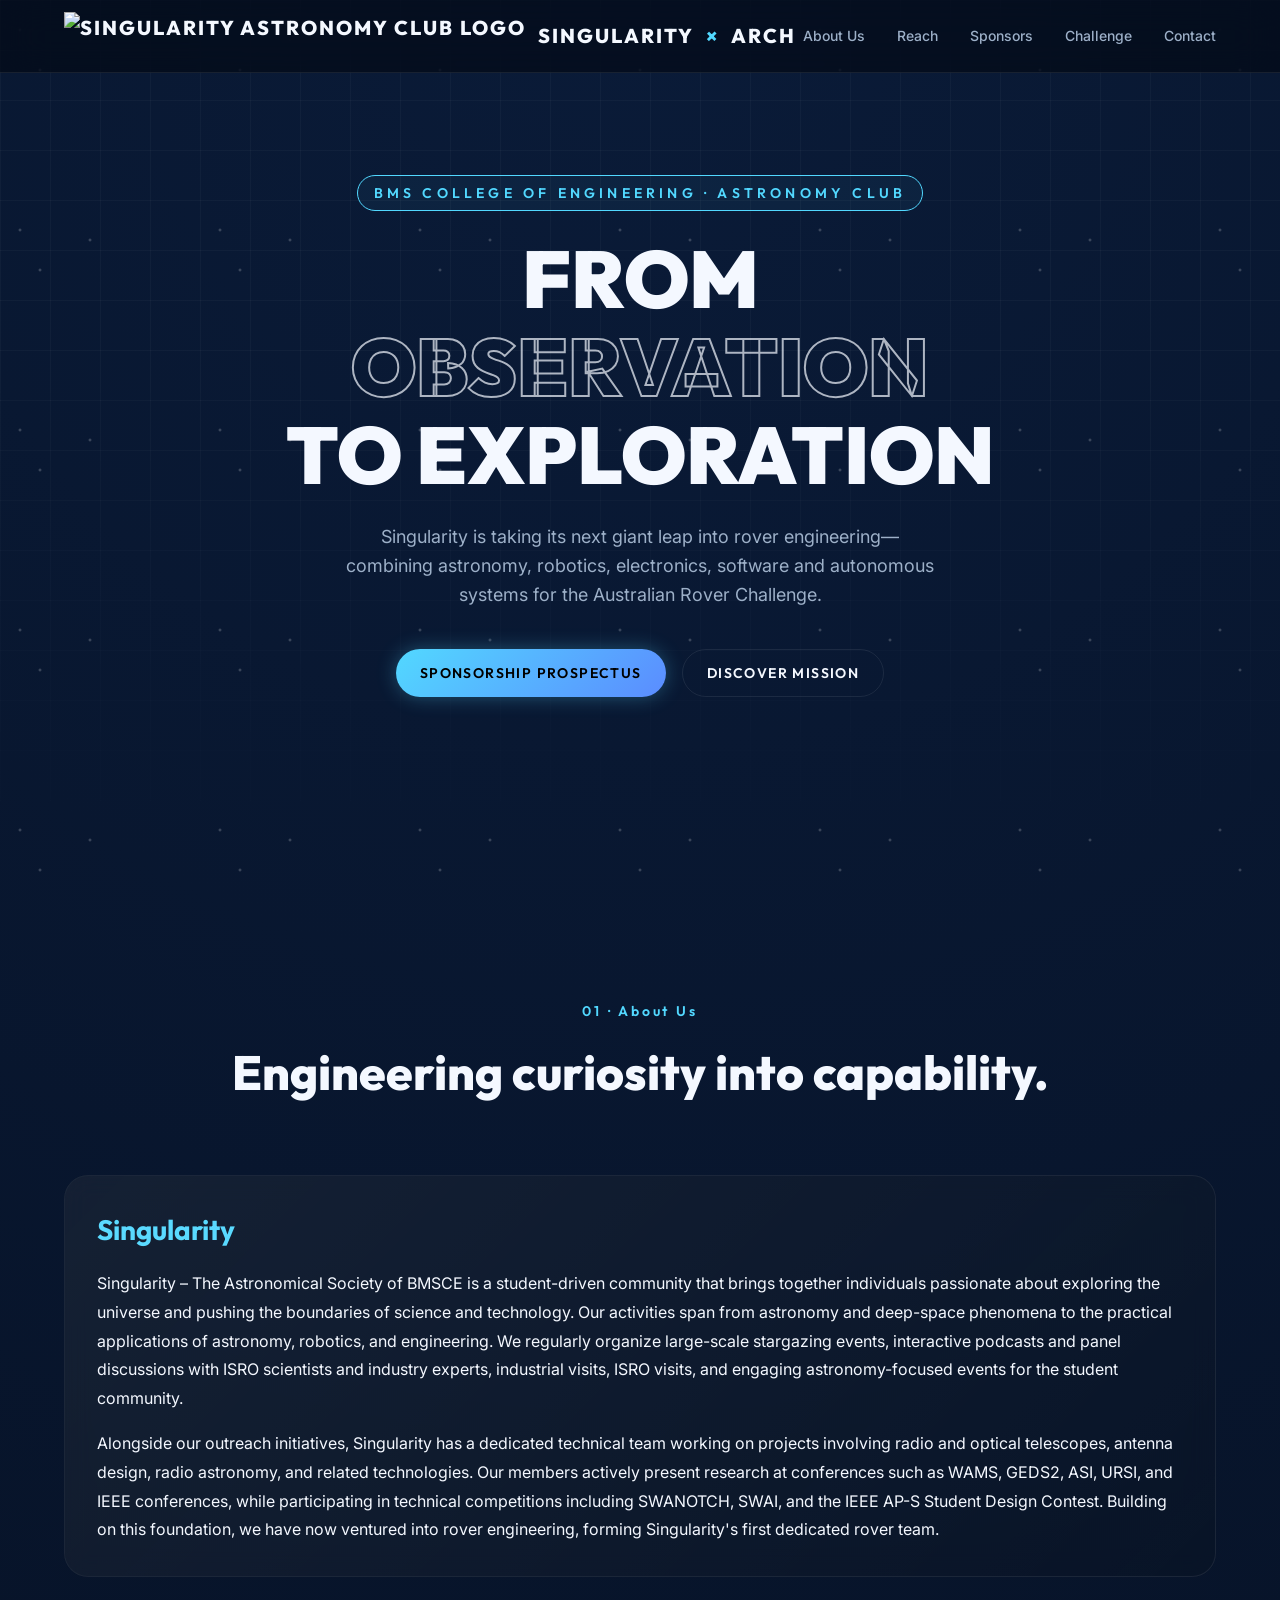
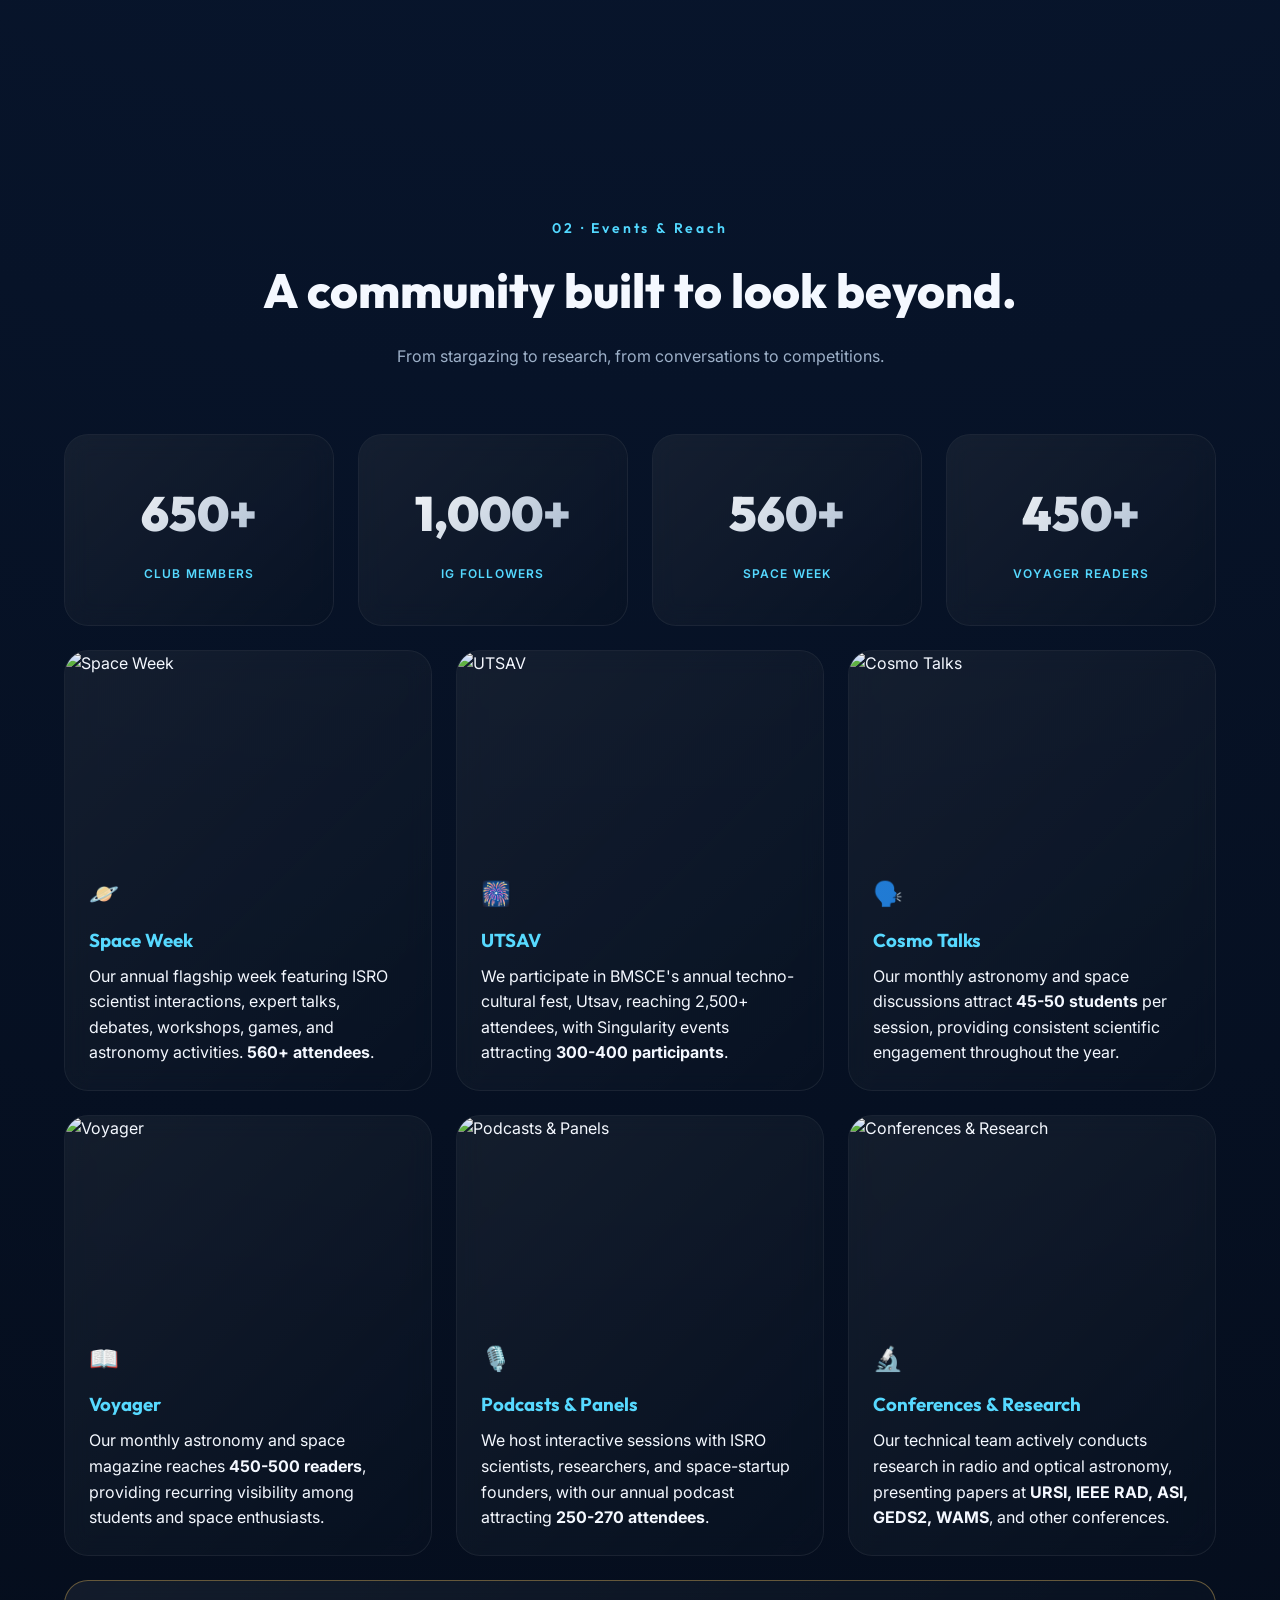
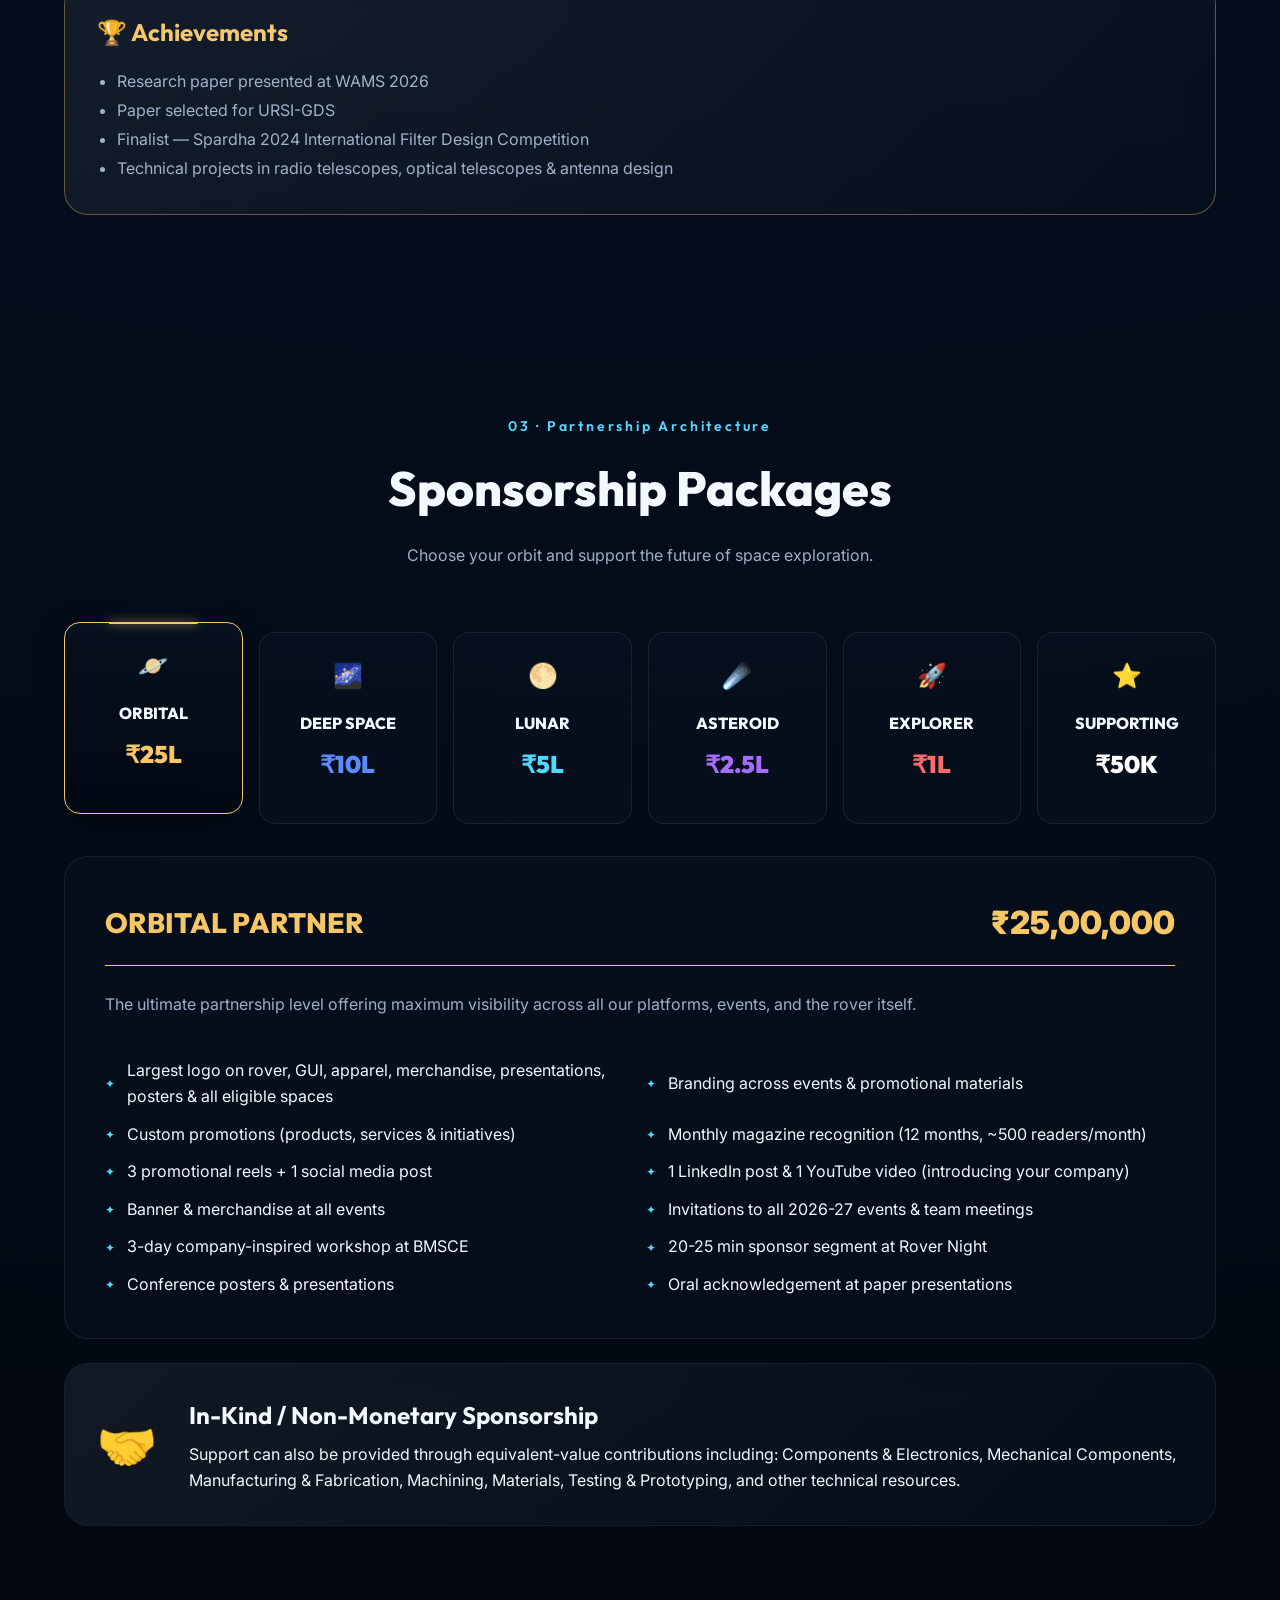
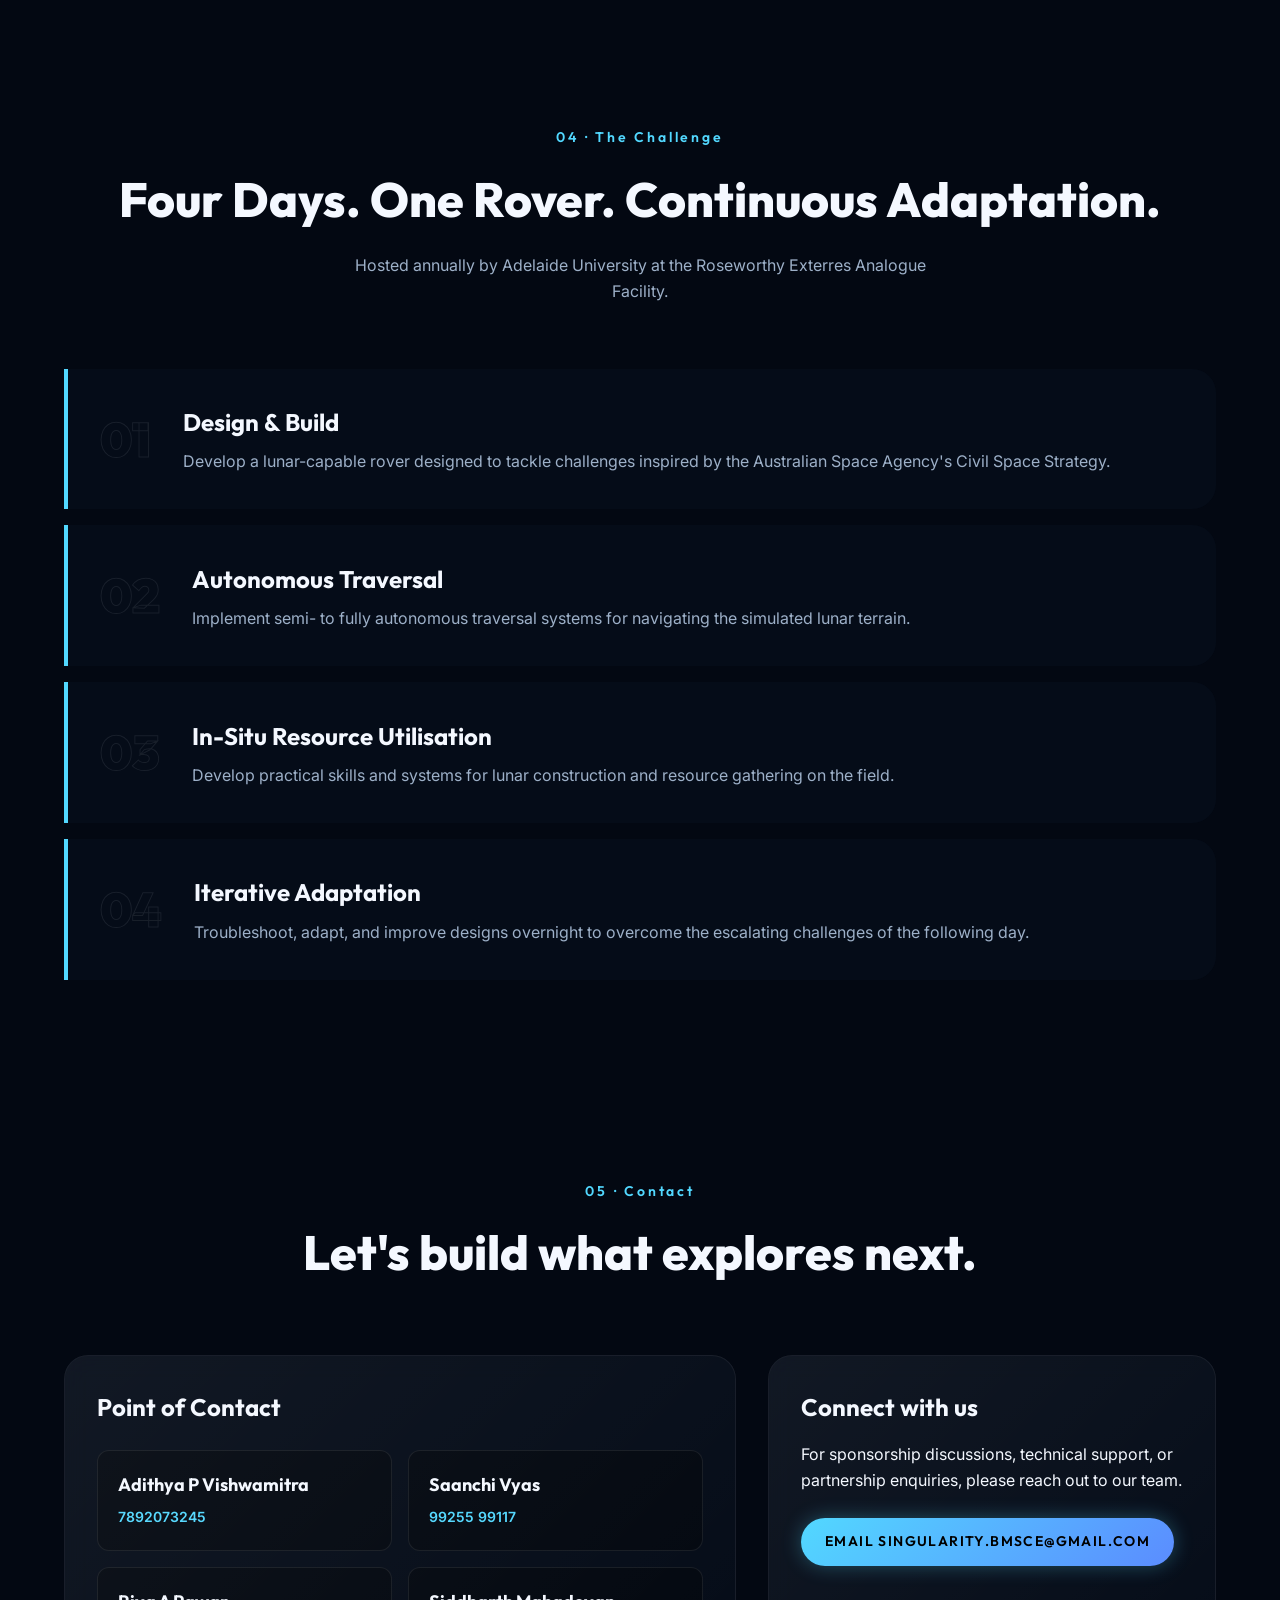
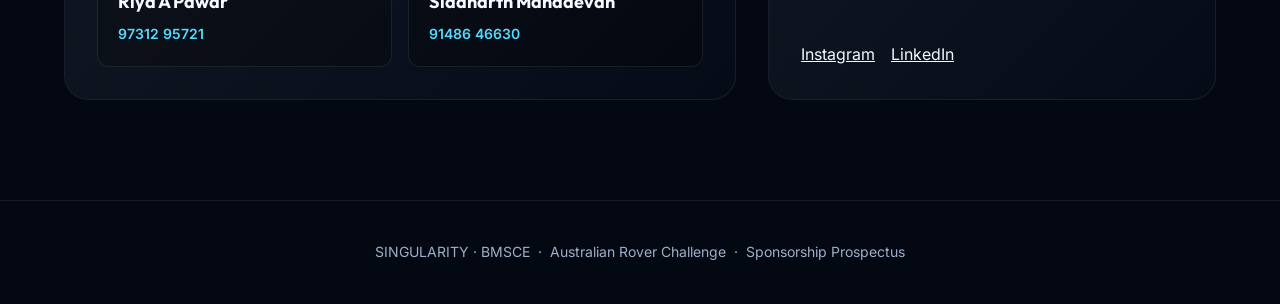
==== index.html @ 46074783 "Rename singularity.html to index.html" ====
<!doctype html>
<html lang="en">
<head>
<meta charset="utf-8">
<meta name="viewport" content="width=device-width,initial-scale=1">
<title>Singularity × Australian Rover Challenge</title>
<link rel="preconnect" href="https://fonts.googleapis.com">
<link rel="preconnect" href="https://fonts.gstatic.com" crossorigin>
<link href="https://fonts.googleapis.com/css2?family=Outfit:wght@300;400;600;800;900&family=Inter:wght@300;400;500;600&display=swap" rel="stylesheet">
<style>
:root {
  --bg: #030812;
  --bg-gradient: radial-gradient(circle at 50% 0%, #0a1b38 0%, #030812 70%);
  --text: #f4f8ff;
  --muted: #9db0c8;
  --cyan: #52d8ff;
  --blue: #5b8cff;
  --violet: #a66cff;
  --gold: #f6c667;
  --red: #ff6b6b;
  --white: #ffffff;
  --line: rgba(255, 255, 255, 0.08);
  --glass: rgba(10, 20, 35, 0.4);
  --max: 1200px;
}
* { box-sizing: border-box; margin: 0; padding: 0; }
html { scroll-behavior: smooth; }
body { 
  background: var(--bg-gradient); 
  background-color: var(--bg);
  color: var(--text); 
  font-family: 'Inter', sans-serif; 
  line-height: 1.6;
  overflow-x: hidden;
}

/* Star background and grid */
body::before {
  content: "";
  position: fixed;
  inset: 0;
  pointer-events: none;
  background-image: 
    linear-gradient(rgba(255, 255, 255, 0.03) 1px, transparent 1px),
    linear-gradient(90deg, rgba(255, 255, 255, 0.03) 1px, transparent 1px);
  background-size: 50px 50px;
  z-index: -1;
  mask-image: linear-gradient(to bottom, black 40%, transparent 100%);
}
body::after {
  content: "";
  position: fixed;
  inset: 0;
  pointer-events: none;
  background: radial-gradient(2px 2px at 20px 30px, #ffffff, rgba(0,0,0,0)),
              radial-gradient(2px 2px at 40px 70px, #ffffff, rgba(0,0,0,0)),
              radial-gradient(2px 2px at 90px 40px, #ffffff, rgba(0,0,0,0));
  background-repeat: repeat;
  background-size: 200px 200px;
  opacity: 0.3;
  z-index: -2;
  animation: stars 100s linear infinite;
}
@keyframes stars {
  from { background-position: 0 0; }
  to { background-position: -1000px 1000px; }
}

h1, h2, h3, h4, .brand, .eyebrow {
  font-family: 'Outfit', sans-serif;
}
a { color: inherit; text-decoration: none; }
.wrap { max-width: var(--max); margin: 0 auto; padding: 0 24px; }

/* Navigation */
nav {
  position: fixed;
  top: 0; width: 100%; z-index: 50;
  background: rgba(3, 8, 18, 0.6);
  backdrop-filter: blur(20px);
  -webkit-backdrop-filter: blur(20px);
  border-bottom: 1px solid var(--line);
}
.nav { display: flex; align-items: center; justify-content: space-between; height: 72px; }
.brand { font-size: 20px; font-weight: 800; letter-spacing: 0.1em; text-transform: uppercase; }
.brand span { color: var(--cyan); }
.links { display: flex; gap: 32px; font-size: 14px; font-weight: 500; color: var(--muted); }
.links a { transition: color 0.3s ease; }
.links a:hover { color: var(--text); text-shadow: 0 0 10px rgba(255,255,255,0.3); }

/* Buttons */
.btn {
  display: inline-flex; align-items: center; justify-content: center;
  height: 48px; padding: 0 24px;
  border-radius: 24px; font-size: 14px; font-weight: 600; font-family: 'Outfit', sans-serif;
  text-transform: uppercase; letter-spacing: 0.1em;
  cursor: pointer; transition: all 0.3s ease;
  position: relative; overflow: hidden;
}
.btn::before {
  content: ''; position: absolute; top: 0; left: -100%; width: 100%; height: 100%;
  background: linear-gradient(90deg, transparent, rgba(255,255,255,0.2), transparent);
  transition: all 0.5s ease;
}
.btn:hover::before { left: 100%; }
.btn-primary {
  background: linear-gradient(135deg, var(--cyan), var(--blue));
  color: #000; border: none;
  box-shadow: 0 0 20px rgba(82, 216, 255, 0.3);
}
.btn-primary:hover { box-shadow: 0 0 30px rgba(82, 216, 255, 0.6); transform: translateY(-2px); }
.btn-outline {
  background: transparent; border: 1px solid var(--line); color: var(--text);
}
.btn-outline:hover { border-color: var(--cyan); color: var(--cyan); background: rgba(82, 216, 255, 0.05); }

/* Hero Section */
.hero { min-height: 100vh; display: flex; align-items: center; padding-top: 72px; position: relative; }
.hero-content { position: relative; z-index: 2; max-width: 800px; margin: 0 auto; text-align: center; }
.hero .eyebrow {
  display: inline-block; color: var(--cyan); font-size: 14px; font-weight: 600; letter-spacing: 0.3em;
  margin-bottom: 24px; padding: 6px 16px; border: 1px solid var(--cyan); border-radius: 20px;
  background: rgba(82, 216, 255, 0.05); text-transform: uppercase;
}
.hero h1 {
  font-size: clamp(40px, 8vw, 80px); line-height: 1.1; font-weight: 900; margin-bottom: 24px; text-transform: uppercase;
}
.hero h1 em {
  font-style: normal; color: transparent; -webkit-text-stroke: 2px var(--text); opacity: 0.7;
}
.hero p { font-size: 18px; color: var(--muted); max-width: 600px; margin: 0 auto 40px; }
.hero .actions { display: flex; gap: 16px; justify-content: center; }

/* Sections */
section { padding: 100px 0; position: relative; }
.section-head { text-align: center; margin-bottom: 64px; }
.section-head .eyebrow { color: var(--cyan); font-size: 14px; font-weight: 600; letter-spacing: 0.2em; margin-bottom: 12px; }
.section-head h2 { font-size: clamp(32px, 5vw, 48px); font-weight: 800; }
.section-head p { color: var(--muted); max-width: 600px; margin: 16px auto 0; }

/* Glassmorphism Cards */
.card {
  background: var(--glass);
  backdrop-filter: blur(12px);
  -webkit-backdrop-filter: blur(12px);
  border: 1px solid var(--line);
  border-radius: 24px;
  padding: 32px;
  transition: all 0.3s ease;
  position: relative;
  overflow: hidden;
}
.card:hover {
  transform: translateY(-5px);
  border-color: rgba(255, 255, 255, 0.2);
  box-shadow: 0 10px 30px rgba(0, 0, 0, 0.5);
}
.card::before {
  content: ''; position: absolute; top: 0; left: 0; width: 100%; height: 100%;
  background: linear-gradient(135deg, rgba(255,255,255,0.05) 0%, transparent 100%);
  pointer-events: none;
}

/* Grid Layouts */
.grid-2 { display: grid; grid-template-columns: repeat(2, 1fr); gap: 32px; }
.grid-3 { display: grid; grid-template-columns: repeat(3, 1fr); gap: 24px; }
.grid-4 { display: grid; grid-template-columns: repeat(4, 1fr); gap: 24px; }

/* About */
.about .card h3 { font-size: 24px; margin-bottom: 16px; color: var(--cyan); }

/* Reach Stats */
.stat-card { text-align: center; padding: 40px 24px; }
.stat-card b { 
  display: block; font-size: 48px; font-family: 'Outfit', sans-serif; font-weight: 900; 
  background: linear-gradient(135deg, #fff, var(--muted)); -webkit-background-clip: text; -webkit-text-fill-color: transparent;
  margin-bottom: 8px;
}
.stat-card span { font-size: 12px; font-weight: 600; letter-spacing: 0.1em; text-transform: uppercase; color: var(--cyan); }

/* Packages */
.packages { display: grid; grid-template-columns: repeat(6, 1fr); gap: 16px; margin-bottom: 32px; }
.package {
  background: var(--glass); border: 1px solid var(--line); border-radius: 16px; padding: 24px 16px;
  text-align: center; cursor: pointer; transition: all 0.4s cubic-bezier(0.175, 0.885, 0.32, 1.275);
  position: relative;
}
/* Package Colors */
.package[data-tier="orbital"] { --pkg-color: var(--gold); }
.package[data-tier="deepspace"] { --pkg-color: var(--blue); }
.package[data-tier="lunar"] { --pkg-color: var(--cyan); }
.package[data-tier="asteroid"] { --pkg-color: var(--violet); }
.package[data-tier="explorer"] { --pkg-color: var(--red); }
.package[data-tier="supporting"] { --pkg-color: var(--white); }

.package:hover, .package.active {
  border-color: var(--pkg-color);
  background: linear-gradient(180deg, rgba(10, 20, 35, 0.6) 0%, rgba(3, 8, 18, 0.8) 100%);
  transform: translateY(-10px);
  box-shadow: 0 10px 30px rgba(0, 0, 0, 0.3), inset 0 2px 20px rgba(255,255,255,0.02);
}
.package::after {
  content: ''; position: absolute; top: -1px; left: 50%; transform: translateX(-50%);
  width: 50%; height: 2px; background: var(--pkg-color); border-radius: 2px;
  opacity: 0; transition: opacity 0.3s ease;
  box-shadow: 0 0 10px var(--pkg-color);
}
.package:hover::after, .package.active::after { opacity: 1; }

.package .icon { font-size: 24px; margin-bottom: 16px; color: var(--pkg-color); }
.package h3 { font-size: 16px; font-weight: 800; text-transform: uppercase; margin-bottom: 8px; }
.package .price { font-size: 24px; font-family: 'Outfit', sans-serif; font-weight: 900; color: var(--pkg-color); margin-bottom: 16px; }

.package-detail {
  background: var(--glass); backdrop-filter: blur(12px); border: 1px solid var(--line); border-radius: 24px; padding: 40px;
  display: flex; flex-direction: column; gap: 24px; min-height: 200px;
}
.detail-header { display: flex; justify-content: space-between; align-items: center; border-bottom: 1px solid var(--line); padding-bottom: 16px; }
.detail-header h3 { font-size: 28px; }
.detail-header .price { font-size: 32px; font-weight: 900; }
.detail-content { font-size: 16px; color: var(--muted); line-height: 1.8; }
.detail-features { display: grid; grid-template-columns: repeat(2, 1fr); gap: 12px; margin-top: 16px; }
.detail-features li { list-style: none; display: flex; align-items: center; gap: 12px; }
.detail-features li::before { content: '✦'; color: var(--cyan); font-size: 12px; }

/* Timeline */
.timeline { display: flex; flex-direction: column; gap: 16px; }
.step {
  display: flex; align-items: center; gap: 32px; padding: 32px;
  background: var(--glass); border-left: 4px solid var(--cyan); border-radius: 0 24px 24px 0;
  transition: transform 0.3s ease;
}
.step:hover { transform: translateX(10px); background: rgba(255,255,255,0.05); }
.step .num { font-size: 48px; font-weight: 900; font-family: 'Outfit'; color: transparent; -webkit-text-stroke: 1px var(--line); }
.step:hover .num { color: var(--cyan); -webkit-text-stroke: 0; }
.step-content h3 { font-size: 24px; margin-bottom: 8px; }
.step-content p { color: var(--muted); margin: 0; }

/* Contact */
.contact-grid { display: grid; grid-template-columns: 1.5fr 1fr; gap: 32px; }
.poc-list { display: grid; grid-template-columns: repeat(2, 1fr); gap: 16px; }
.poc-card { background: rgba(0,0,0,0.3); border: 1px solid var(--line); border-radius: 12px; padding: 20px; }
.poc-card strong { display: block; font-family: 'Outfit'; font-size: 18px; margin-bottom: 4px; }
.poc-card small { color: var(--cyan); font-weight: 600; font-size: 14px; }

/* Footer */
footer { border-top: 1px solid var(--line); padding: 40px 0; text-align: center; color: var(--muted); font-size: 14px; }

/* Animations */
.fade-in-up { opacity: 0; transform: translateY(30px); transition: opacity 0.8s ease, transform 0.8s ease; }
.fade-in-up.visible { opacity: 1; transform: translateY(0); }

/* Responsive */
@media (max-width: 1024px) {
  .packages { grid-template-columns: repeat(3, 1fr); }
  .grid-4 { grid-template-columns: repeat(2, 1fr); }
}
@media (max-width: 768px) {
  .nav .links { display: none; }
  .hero h1 { font-size: 48px; }
  .grid-2, .grid-3, .contact-grid { grid-template-columns: 1fr; }
  .poc-list { grid-template-columns: 1fr; }
  .detail-features { grid-template-columns: 1fr; }
  .step { flex-direction: column; align-items: flex-start; gap: 16px; }
}
</style>
</head>
<body>

<nav>
  <div class="wrap nav">
    <a href="#top" class="brand" style="display: flex; align-items: center; gap: 12px;">
      <img src="images/page1_img3.png" alt="Singularity Astronomy Club Logo" style="height: 48px; width: auto; object-fit: contain;">
      Singularity <span>×</span> ARCh
    </a>
    <div class="links">
      <a href="#about">About Us</a>
      <a href="#reach">Reach</a>
      <a href="#sponsors">Sponsors</a>
      <a href="#challenge">Challenge</a>
      <a href="#contact">Contact</a>
    </div>
  </div>
</nav>

<main id="top">
  <section class="hero">
    <div class="wrap hero-content fade-in-up">
      <div class="eyebrow">BMS College of Engineering · Astronomy Club</div>
      <h1>From <em>Observation</em><br>To Exploration</h1>
      <p>Singularity is taking its next giant leap into rover engineering—combining astronomy, robotics, electronics, software and autonomous systems for the Australian Rover Challenge.</p>
      <div class="actions">
        <a href="#sponsors" class="btn btn-primary">Sponsorship Prospectus</a>
        <a href="#about" class="btn btn-outline">Discover Mission</a>
      </div>
    </div>
  </section>

  <section id="about">
    <div class="wrap">
      <div class="section-head fade-in-up">
        <div class="eyebrow">01 · About Us</div>
        <h2>Engineering curiosity into capability.</h2>
      </div>
      <div class="card fade-in-up" style="margin-bottom: 40px;">
        <h3 style="font-size: 28px; margin-bottom: 16px; color: var(--cyan);">Singularity</h3>
        <p class="muted" style="font-size: 16px; line-height: 1.8;">
          Singularity – The Astronomical Society of BMSCE is a student-driven community that brings together individuals passionate about exploring the universe and pushing the boundaries of science and technology. Our activities span from astronomy and deep-space phenomena to the practical applications of astronomy, robotics, and engineering. We regularly organize large-scale stargazing events, interactive podcasts and panel discussions with ISRO scientists and industry experts, industrial visits, ISRO visits, and engaging astronomy-focused events for the student community.
        </p>
        <p class="muted" style="font-size: 16px; line-height: 1.8; margin-top: 16px;">
          Alongside our outreach initiatives, Singularity has a dedicated technical team working on projects involving radio and optical telescopes, antenna design, radio astronomy, and related technologies. Our members actively present research at conferences such as WAMS, GEDS2, ASI, URSI, and IEEE conferences, while participating in technical competitions including SWANOTCH, SWAI, and the IEEE AP-S Student Design Contest. Building on this foundation, we have now ventured into rover engineering, forming Singularity's first dedicated rover team.
        </p>
      </div>
    </div>
  </section>

  <section id="reach">
    <div class="wrap">
      <div class="section-head fade-in-up">
        <div class="eyebrow">02 · Events & Reach</div>
        <h2>A community built to look beyond.</h2>
        <p>From stargazing to research, from conversations to competitions.</p>
      </div>
      
      <div class="grid-4 fade-in-up">
        <div class="card stat-card"><b>650+</b><span>Club Members</span></div>
        <div class="card stat-card"><b>1,000+</b><span>IG Followers</span></div>
        <div class="card stat-card"><b>560+</b><span>Space Week</span></div>
        <div class="card stat-card"><b>450+</b><span>Voyager Readers</span></div>
      </div>
      
      <div class="grid-3 fade-in-up" style="margin-top: 24px;">
        <article class="card" style="padding: 0; overflow: hidden; display: flex; flex-direction: column;">
          <img src="images/page4_img5.jpeg" alt="Space Week" style="width: 100%; height: 200px; object-fit: cover;">
          <div style="padding: 24px; flex-grow: 1;">
            <div style="font-size: 24px; margin-bottom: 12px;">🪐</div>
            <h3 style="color: var(--cyan); margin-bottom: 8px;">Space Week</h3>
            <p class="muted">Our annual flagship week featuring ISRO scientist interactions, expert talks, debates, workshops, games, and astronomy activities. <strong>560+ attendees</strong>.</p>
          </div>
        </article>
        <article class="card" style="padding: 0; overflow: hidden; display: flex; flex-direction: column;">
          <img src="images/page4_img6.jpeg" alt="UTSAV" style="width: 100%; height: 200px; object-fit: cover;">
          <div style="padding: 24px; flex-grow: 1;">
            <div style="font-size: 24px; margin-bottom: 12px;">🎆</div>
            <h3 style="color: var(--cyan); margin-bottom: 8px;">UTSAV</h3>
            <p class="muted">We participate in BMSCE's annual techno-cultural fest, Utsav, reaching 2,500+ attendees, with Singularity events attracting <strong>300-400 participants</strong>.</p>
          </div>
        </article>
        <article class="card" style="padding: 0; overflow: hidden; display: flex; flex-direction: column;">
          <img src="images/page4_img7.jpeg" alt="Cosmo Talks" style="width: 100%; height: 200px; object-fit: cover;">
          <div style="padding: 24px; flex-grow: 1;">
            <div style="font-size: 24px; margin-bottom: 12px;">🗣️</div>
            <h3 style="color: var(--cyan); margin-bottom: 8px;">Cosmo Talks</h3>
            <p class="muted">Our monthly astronomy and space discussions attract <strong>45-50 students</strong> per session, providing consistent scientific engagement throughout the year.</p>
          </div>
        </article>
        <article class="card" style="padding: 0; overflow: hidden; display: flex; flex-direction: column;">
          <img src="images/page4_img9.jpeg" alt="Voyager" style="width: 100%; height: 200px; object-fit: cover;">
          <div style="padding: 24px; flex-grow: 1;">
            <div style="font-size: 24px; margin-bottom: 12px;">📖</div>
            <h3 style="color: var(--cyan); margin-bottom: 8px;">Voyager</h3>
            <p class="muted">Our monthly astronomy and space magazine reaches <strong>450-500 readers</strong>, providing recurring visibility among students and space enthusiasts.</p>
          </div>
        </article>
        <article class="card" style="padding: 0; overflow: hidden; display: flex; flex-direction: column;">
          <img src="images/page4_img8.jpeg" alt="Podcasts & Panels" style="width: 100%; height: 200px; object-fit: cover;">
          <div style="padding: 24px; flex-grow: 1;">
            <div style="font-size: 24px; margin-bottom: 12px;">🎙️</div>
            <h3 style="color: var(--cyan); margin-bottom: 8px;">Podcasts & Panels</h3>
            <p class="muted">We host interactive sessions with ISRO scientists, researchers, and space-startup founders, with our annual podcast attracting <strong>250-270 attendees</strong>.</p>
          </div>
        </article>
        <article class="card" style="padding: 0; overflow: hidden; display: flex; flex-direction: column;">
          <img src="images/page4_img10.jpeg" alt="Conferences & Research" style="width: 100%; height: 200px; object-fit: cover;">
          <div style="padding: 24px; flex-grow: 1;">
            <div style="font-size: 24px; margin-bottom: 12px;">🔬</div>
            <h3 style="color: var(--cyan); margin-bottom: 8px;">Conferences & Research</h3>
            <p class="muted">Our technical team actively conducts research in radio and optical astronomy, presenting papers at <strong>URSI, IEEE RAD, ASI, GEDS2, WAMS</strong>, and other conferences.</p>
          </div>
        </article>
      </div>

      <div class="card fade-in-up" style="margin-top: 24px; border-color: rgba(246, 198, 103, 0.4);">
        <h3 style="font-family: 'Outfit'; font-size: 24px; margin-bottom: 16px; color: var(--gold);">🏆 Achievements</h3>
        <ul style="color: var(--muted); line-height: 1.8; margin-left: 20px;">
          <li>Research paper presented at WAMS 2026</li>
          <li>Paper selected for URSI-GDS</li>
          <li>Finalist — Spardha 2024 International Filter Design Competition</li>
          <li>Technical projects in radio telescopes, optical telescopes & antenna design</li>
        </ul>
      </div>
    </div>
  </section>

  <section id="sponsors">
    <div class="wrap">
      <div class="section-head fade-in-up">
        <div class="eyebrow">03 · Partnership Architecture</div>
        <h2>Sponsorship Packages</h2>
        <p>Choose your orbit and support the future of space exploration.</p>
      </div>
      
      <div class="packages fade-in-up">
        <article class="package active" data-tier="orbital" data-name="Orbital Partner" data-price="₹25,00,000" data-desc="The ultimate partnership level offering maximum visibility across all our platforms, events, and the rover itself.">
          <div class="icon">🪐</div>
          <h3>Orbital</h3>
          <div class="price">₹25L</div>
        </article>
        <article class="package" data-tier="deepspace" data-name="Deep Space Partner" data-price="₹10,00,000" data-desc="Comprehensive partnership with large branding on the rover and major presence at all events and promotional materials.">
          <div class="icon">🌌</div>
          <h3>Deep Space</h3>
          <div class="price">₹10L</div>
        </article>
        <article class="package" data-tier="lunar" data-name="Lunar Partner" data-price="₹5,00,000" data-desc="Significant visibility with medium rover branding, dedicated reels, and segments during our flagship Rover Night.">
          <div class="icon">🌕</div>
          <h3>Lunar</h3>
          <div class="price">₹5L</div>
        </article>
        <article class="package" data-tier="asteroid" data-name="Asteroid Partner" data-price="₹2,50,000" data-desc="Valuable partnership with medium branding on the rover, magazine recognition, and event acknowledgements.">
          <div class="icon">☄️</div>
          <h3>Asteroid</h3>
          <div class="price">₹2.5L</div>
        </article>
        <article class="package" data-tier="explorer" data-name="Explorer Partner" data-price="₹1,00,000" data-desc="Standard branding on the rover, social media features, and invitations to all major Singularity events.">
          <div class="icon">🚀</div>
          <h3>Explorer</h3>
          <div class="price">₹1L</div>
        </article>
        <article class="package" data-tier="supporting" data-name="Supporting Partner" data-price="₹50,000" data-desc="Essential support recognized through social media, promotional materials, and official acknowledgement as a partner.">
          <div class="icon">⭐</div>
          <h3>Supporting</h3>
          <div class="price">₹50K</div>
        </article>
      </div>

      <div class="package-detail fade-in-up" id="packageDetail">
        <!-- Injected via JS -->
      </div>
      
      <div class="card fade-in-up" style="margin-top: 24px; display: flex; align-items: center; gap: 32px;">
        <div style="font-size: 48px;">🤝</div>
        <div>
          <h3 style="font-family: 'Outfit'; font-size: 24px; margin-bottom: 8px;">In-Kind / Non-Monetary Sponsorship</h3>
          <p class="muted">Support can also be provided through equivalent-value contributions including: Components & Electronics, Mechanical Components, Manufacturing & Fabrication, Machining, Materials, Testing & Prototyping, and other technical resources.</p>
        </div>
      </div>
    </div>
  </section>

  <section id="challenge">
    <div class="wrap">
      <div class="section-head fade-in-up">
        <div class="eyebrow">04 · The Challenge</div>
        <h2>Four Days. One Rover. Continuous Adaptation.</h2>
        <p>Hosted annually by Adelaide University at the Roseworthy Exterres Analogue Facility.</p>
      </div>
      <div class="timeline fade-in-up">
        <div class="step">
          <div class="num">01</div>
          <div class="step-content">
            <h3>Design & Build</h3>
            <p>Develop a lunar-capable rover designed to tackle challenges inspired by the Australian Space Agency's Civil Space Strategy.</p>
          </div>
        </div>
        <div class="step">
          <div class="num">02</div>
          <div class="step-content">
            <h3>Autonomous Traversal</h3>
            <p>Implement semi- to fully autonomous traversal systems for navigating the simulated lunar terrain.</p>
          </div>
        </div>
        <div class="step">
          <div class="num">03</div>
          <div class="step-content">
            <h3>In-Situ Resource Utilisation</h3>
            <p>Develop practical skills and systems for lunar construction and resource gathering on the field.</p>
          </div>
        </div>
        <div class="step">
          <div class="num">04</div>
          <div class="step-content">
            <h3>Iterative Adaptation</h3>
            <p>Troubleshoot, adapt, and improve designs overnight to overcome the escalating challenges of the following day.</p>
          </div>
        </div>
      </div>
    </div>
  </section>

  <section id="contact">
    <div class="wrap">
      <div class="section-head fade-in-up">
        <div class="eyebrow">05 · Contact</div>
        <h2>Let's build what explores next.</h2>
      </div>
      <div class="contact-grid fade-in-up">
        <div class="card">
          <h3 style="font-family: 'Outfit'; font-size: 24px; margin-bottom: 24px;">Point of Contact</h3>
          <div class="poc-list">
            <div class="poc-card"><strong>Adithya P Vishwamitra</strong><small>7892073245</small></div>
            <div class="poc-card"><strong>Saanchi Vyas</strong><small>99255 99117</small></div>
            <div class="poc-card"><strong>Riya A Pawar</strong><small>97312 95721</small></div>
            <div class="poc-card"><strong>Siddharth Mahadevan</strong><small>91486 46630</small></div>
          </div>
        </div>
        <div class="card" style="display: flex; flex-direction: column; justify-content: center;">
          <h3 style="font-family: 'Outfit'; font-size: 24px; margin-bottom: 16px;">Connect with us</h3>
          <p class="muted" style="margin-bottom: 24px;">For sponsorship discussions, technical support, or partnership enquiries, please reach out to our team.</p>
          <a href="mailto:singularity.bmsce@gmail.com" class="btn btn-primary" style="align-self: flex-start; margin-bottom: 16px;">Email singularity.bmsce@gmail.com</a>
          <div style="display: flex; gap: 16px; margin-top: auto;">
            <a href="https://www.instagram.com/singularity_bmsce/" target="_blank" class="muted" style="text-decoration: underline;">Instagram</a>
            <a href="https://www.linkedin.com/company/78865505/" target="_blank" class="muted" style="text-decoration: underline;">LinkedIn</a>
          </div>
        </div>
      </div>
    </div>
  </section>
</main>

<footer>
  <div class="wrap">
    <p>SINGULARITY · BMSCE &nbsp;·&nbsp; Australian Rover Challenge &nbsp;·&nbsp; Sponsorship Prospectus</p>
  </div>
</footer>

<script>
  // Package selection logic
  const packagesData = {
    orbital: {
      color: 'var(--gold)',
      features: [
        'Largest logo on rover, GUI, apparel, merchandise, presentations, posters & all eligible spaces',
        'Branding across events & promotional materials',
        'Custom promotions (products, services & initiatives)',
        'Monthly magazine recognition (12 months, ~500 readers/month)',
        '3 promotional reels + 1 social media post',
        '1 LinkedIn post & 1 YouTube video (introducing your company)',
        'Banner & merchandise at all events',
        'Invitations to all 2026-27 events & team meetings',
        '3-day company-inspired workshop at BMSCE',
        '20-25 min sponsor segment at Rover Night',
        'Conference posters & presentations',
        'Oral acknowledgement at paper presentations'
      ]
    },
    deepspace: {
      color: 'var(--blue)',
      features: [
        'Large logo on rover, GUI, apparel, merchandise, presentations & posters',
        'Branding across promotional materials',
        'Monthly magazine recognition (6 months, ~500 readers/month)',
        '2 promotional reels + 1 social media post & 1 LinkedIn post',
        'Small banner at all events',
        'Invitations to all 2026-27 events & team meetings',
        '1-day company-inspired workshop at BMSCE',
        '15 min sponsor segment at Rover Night',
        'Conference posters & presentations',
        'Oral acknowledgement at paper presentations'
      ]
    },
    lunar: {
      color: 'var(--cyan)',
      features: [
        'Medium logo on rover, GUI, apparel, merchandise, presentations & posters',
        '1 promotional reel',
        'Magazine recognition (3 months)',
        'Invitations to all 2026-27 events & team meetings',
        '10 min sponsor segment at Rover Night',
        'Conference posters & presentations',
        'Oral acknowledgement at paper presentations'
      ]
    },
    asteroid: {
      color: 'var(--violet)',
      features: [
        'Medium logo on rover, apparel, merchandise & select promotional materials',
        '1 social media post',
        'Magazine recognition (1 month)',
        'Invitations to all 2026-27 events & team meetings',
        '3 min sponsor segment at Rover Night',
        'Acknowledgement in selected presentations'
      ]
    },
    explorer: {
      color: 'var(--red)',
      features: [
        'Standard logo on rover',
        'Group feature post on social media',
        'Invitations to all major events',
        'Acknowledgement during events & presentations',
        '1 min sponsor acknowledgement at Rover Night',
        'Name in selected promotional material'
      ]
    },
    supporting: {
      color: 'var(--white)',
      features: [
        'Group feature post on social media',
        'Name in selected promotional material',
        'Invitations to all major events',
        'Acknowledgement during Rover Night',
        'Recognised as a Supporting Partner of our rover initiative'
      ]
    }
  };

  const cards = document.querySelectorAll('.package');
  const detail = document.getElementById('packageDetail');
  
  function updateDetail(card) {
    const tier = card.dataset.tier;
    const name = card.dataset.name;
    const price = card.dataset.price;
    const desc = card.dataset.desc;
    const data = packagesData[tier];
    
    let featuresHtml = '';
    data.features.forEach(f => {
      featuresHtml += `<li>${f}</li>`;
    });

    detail.innerHTML = `
      <div class="detail-header" style="border-bottom-color: ${data.color}">
        <h3 style="color: ${data.color}; font-family: 'Outfit'; font-weight: 800; text-transform: uppercase;">${name}</h3>
        <div class="price" style="color: ${data.color}">${price}</div>
      </div>
      <div class="detail-content">${desc}</div>
      <ul class="detail-features">
        ${featuresHtml}
      </ul>
    `;
  }

  // Initialize with first card
  updateDetail(cards[0]);

  cards.forEach(card => {
    card.addEventListener('click', () => {
      cards.forEach(c => c.classList.remove('active'));
      card.classList.add('active');
      
      // Animate detail container
      detail.style.opacity = '0';
      detail.style.transform = 'translateY(10px)';
      
      setTimeout(() => {
        updateDetail(card);
        detail.style.transition = 'all 0.4s ease';
        detail.style.opacity = '1';
        detail.style.transform = 'translateY(0)';
      }, 200);
    });
  });

  // Intersection Observer for scroll animations
  const observer = new IntersectionObserver((entries) => {
    entries.forEach(entry => {
      if (entry.isIntersecting) {
        entry.target.classList.add('visible');
      }
    });
  }, { threshold: 0.1 });

  document.querySelectorAll('.fade-in-up').forEach(el => {
    observer.observe(el);
  });
</script>
</body>
</html>
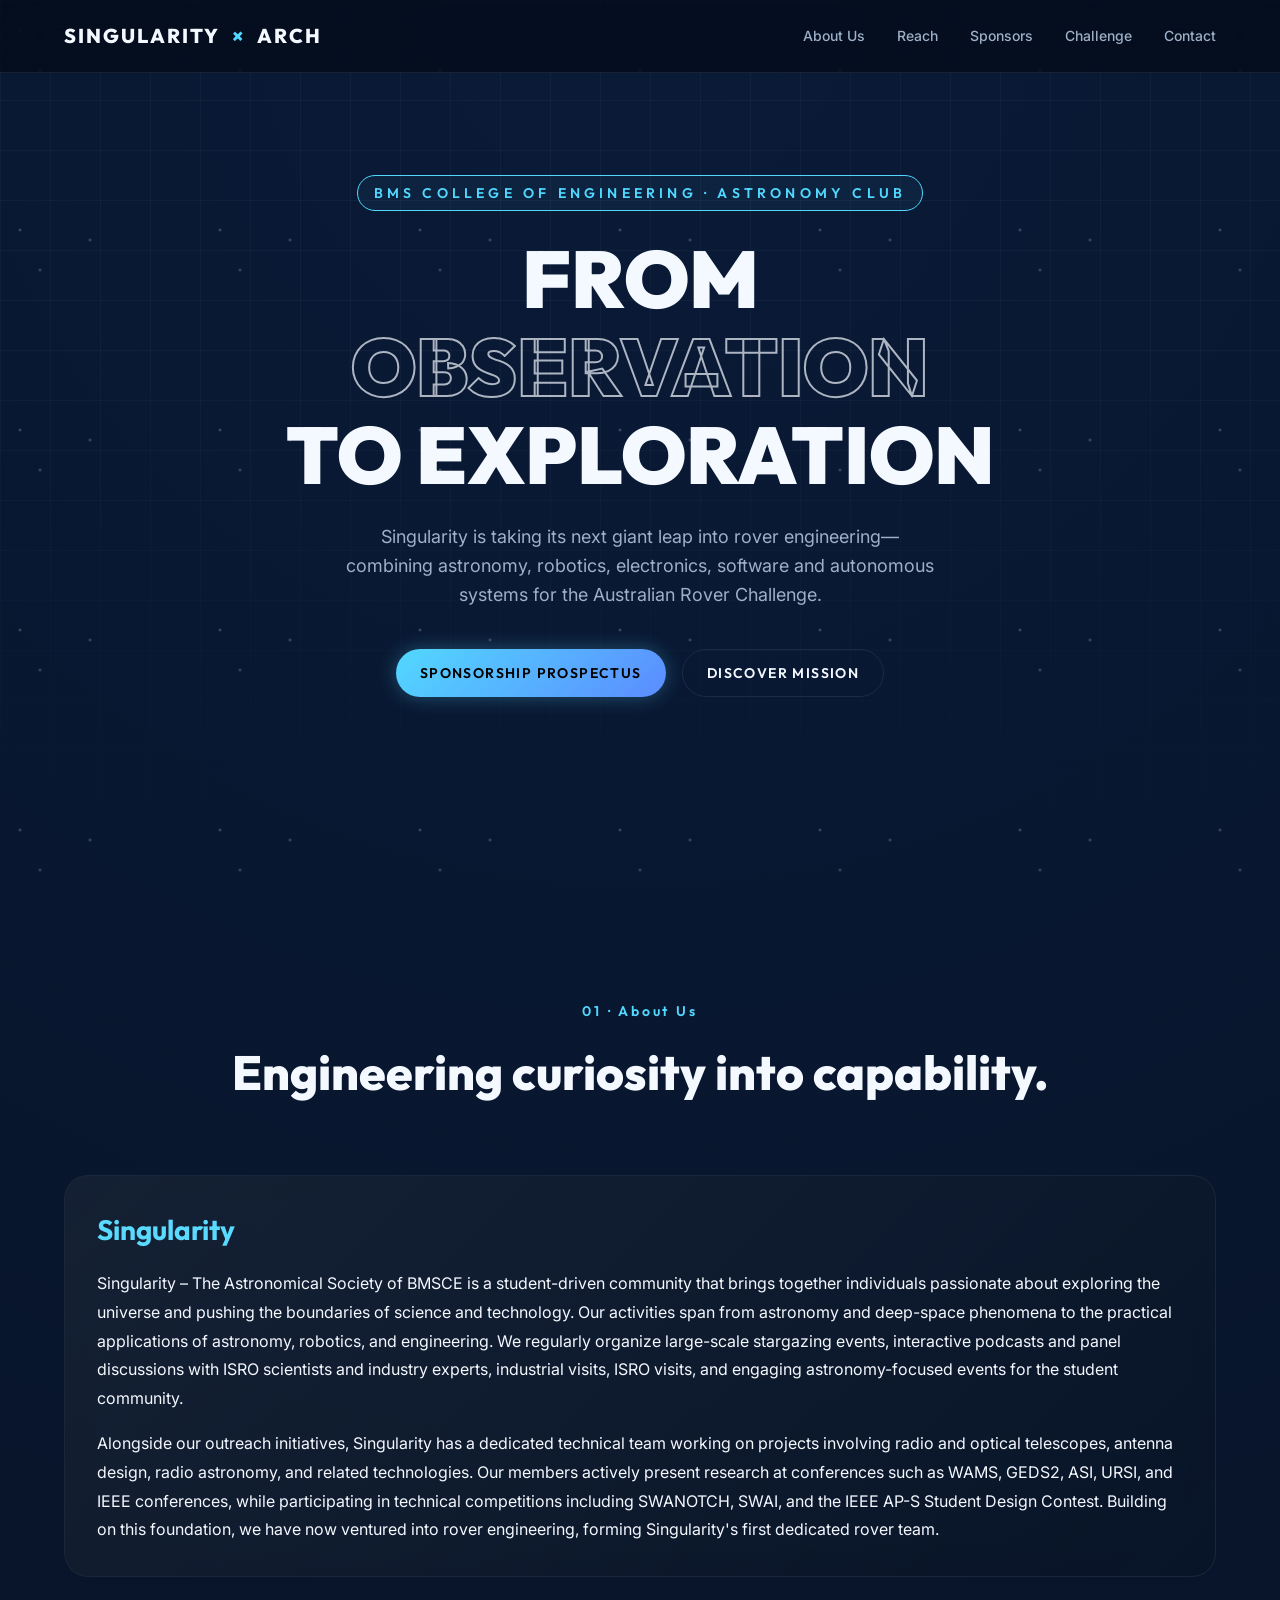
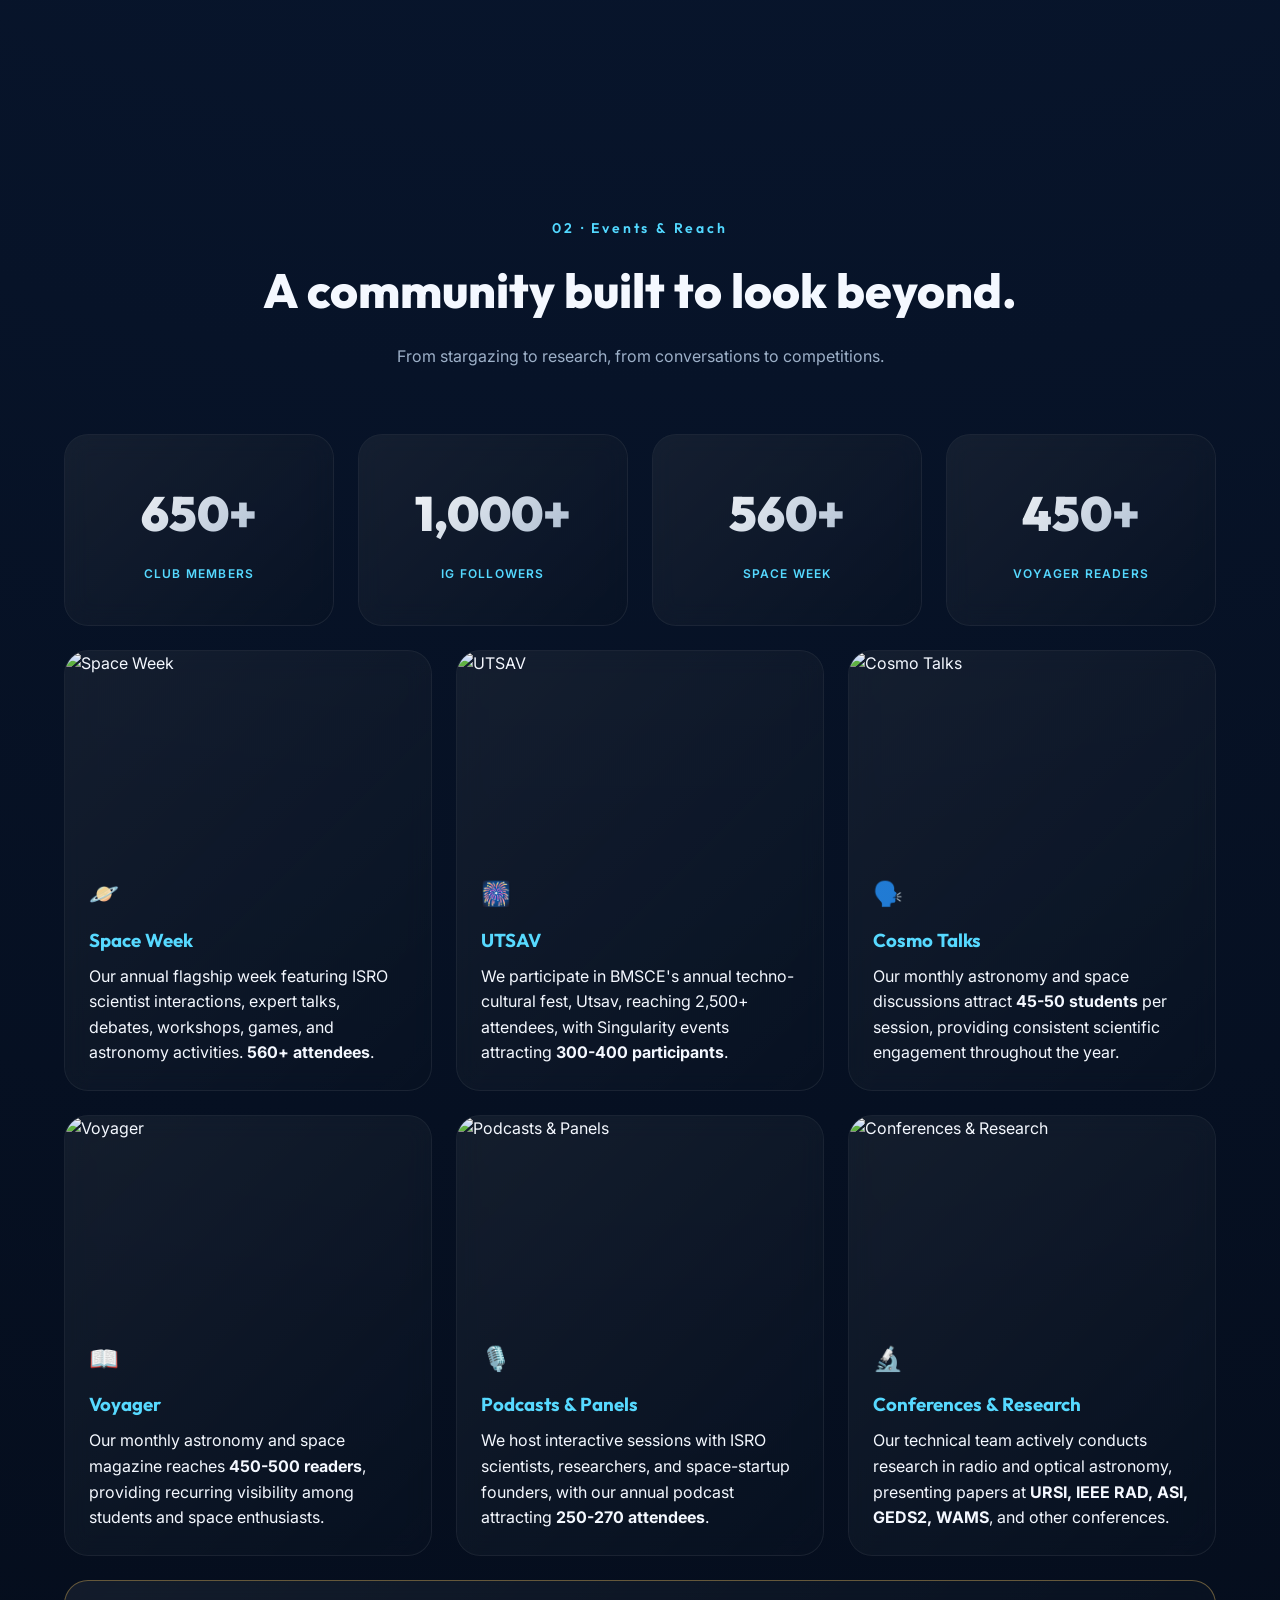
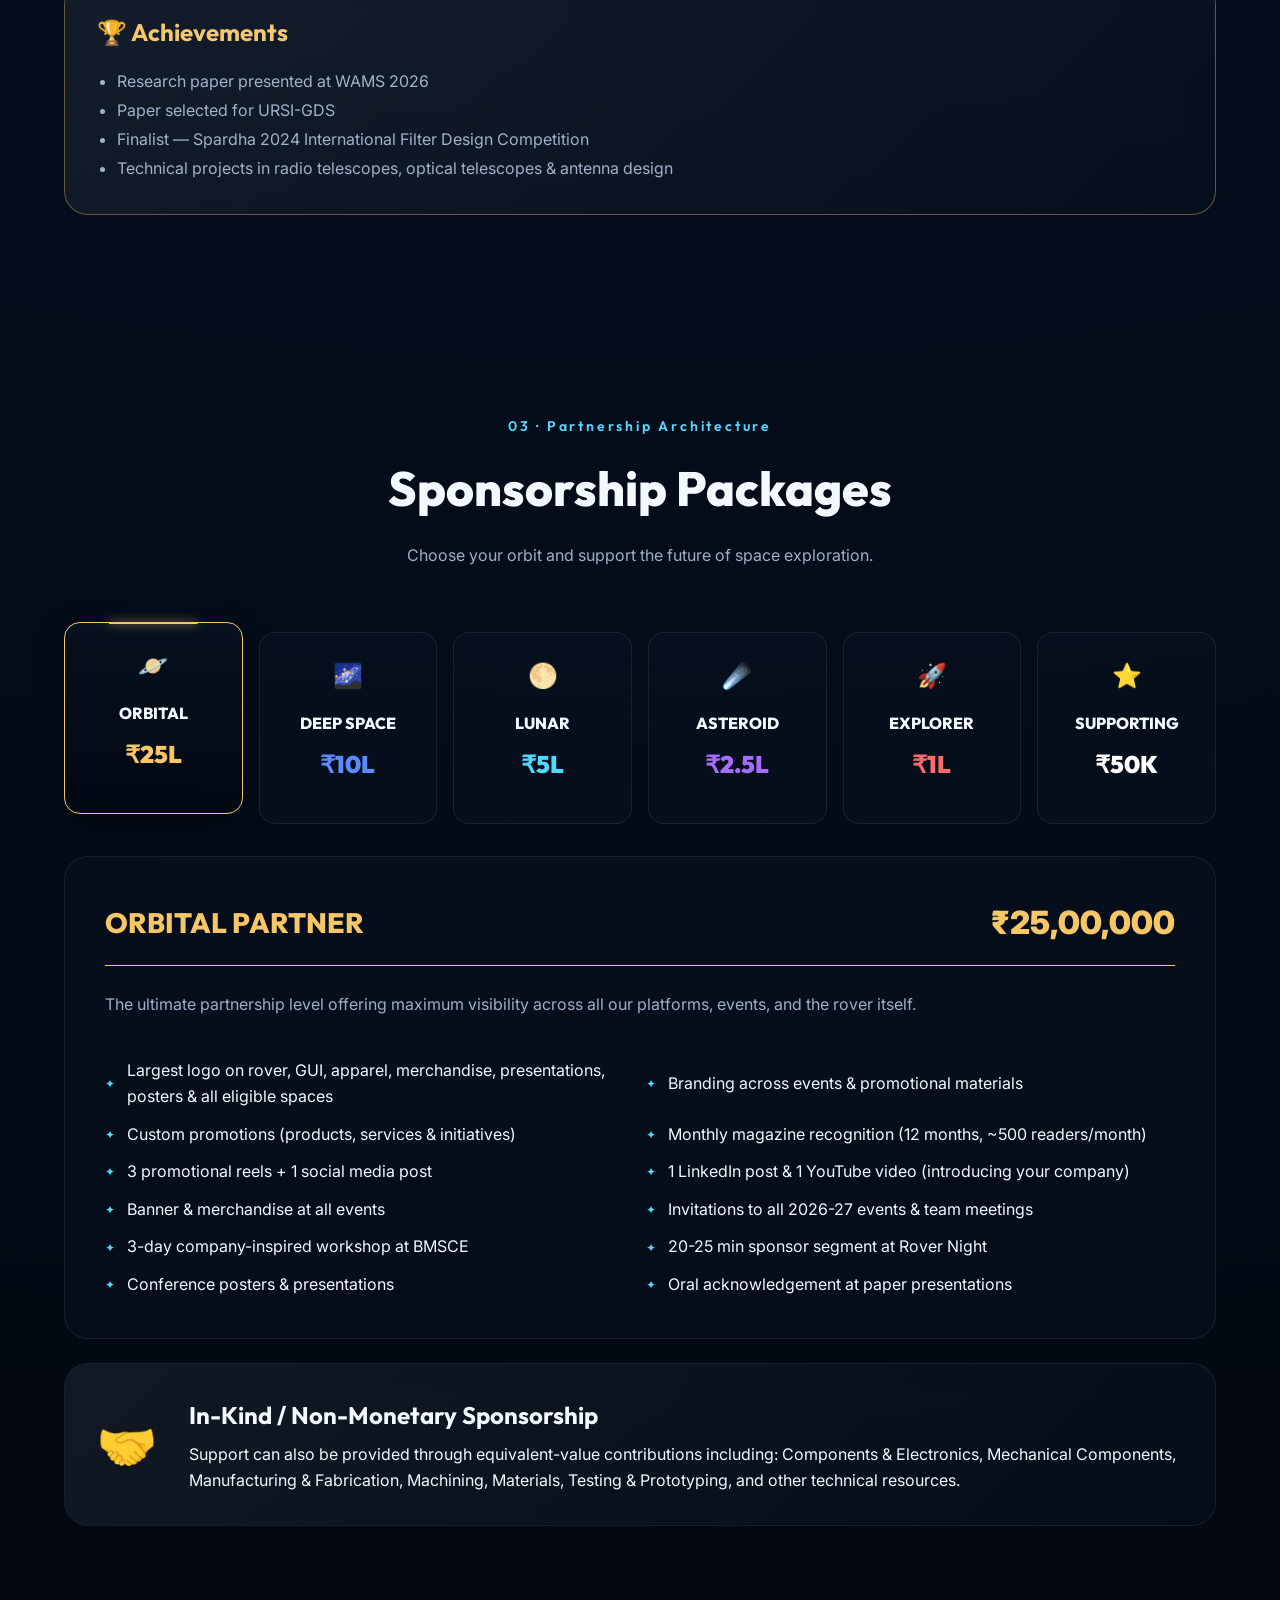
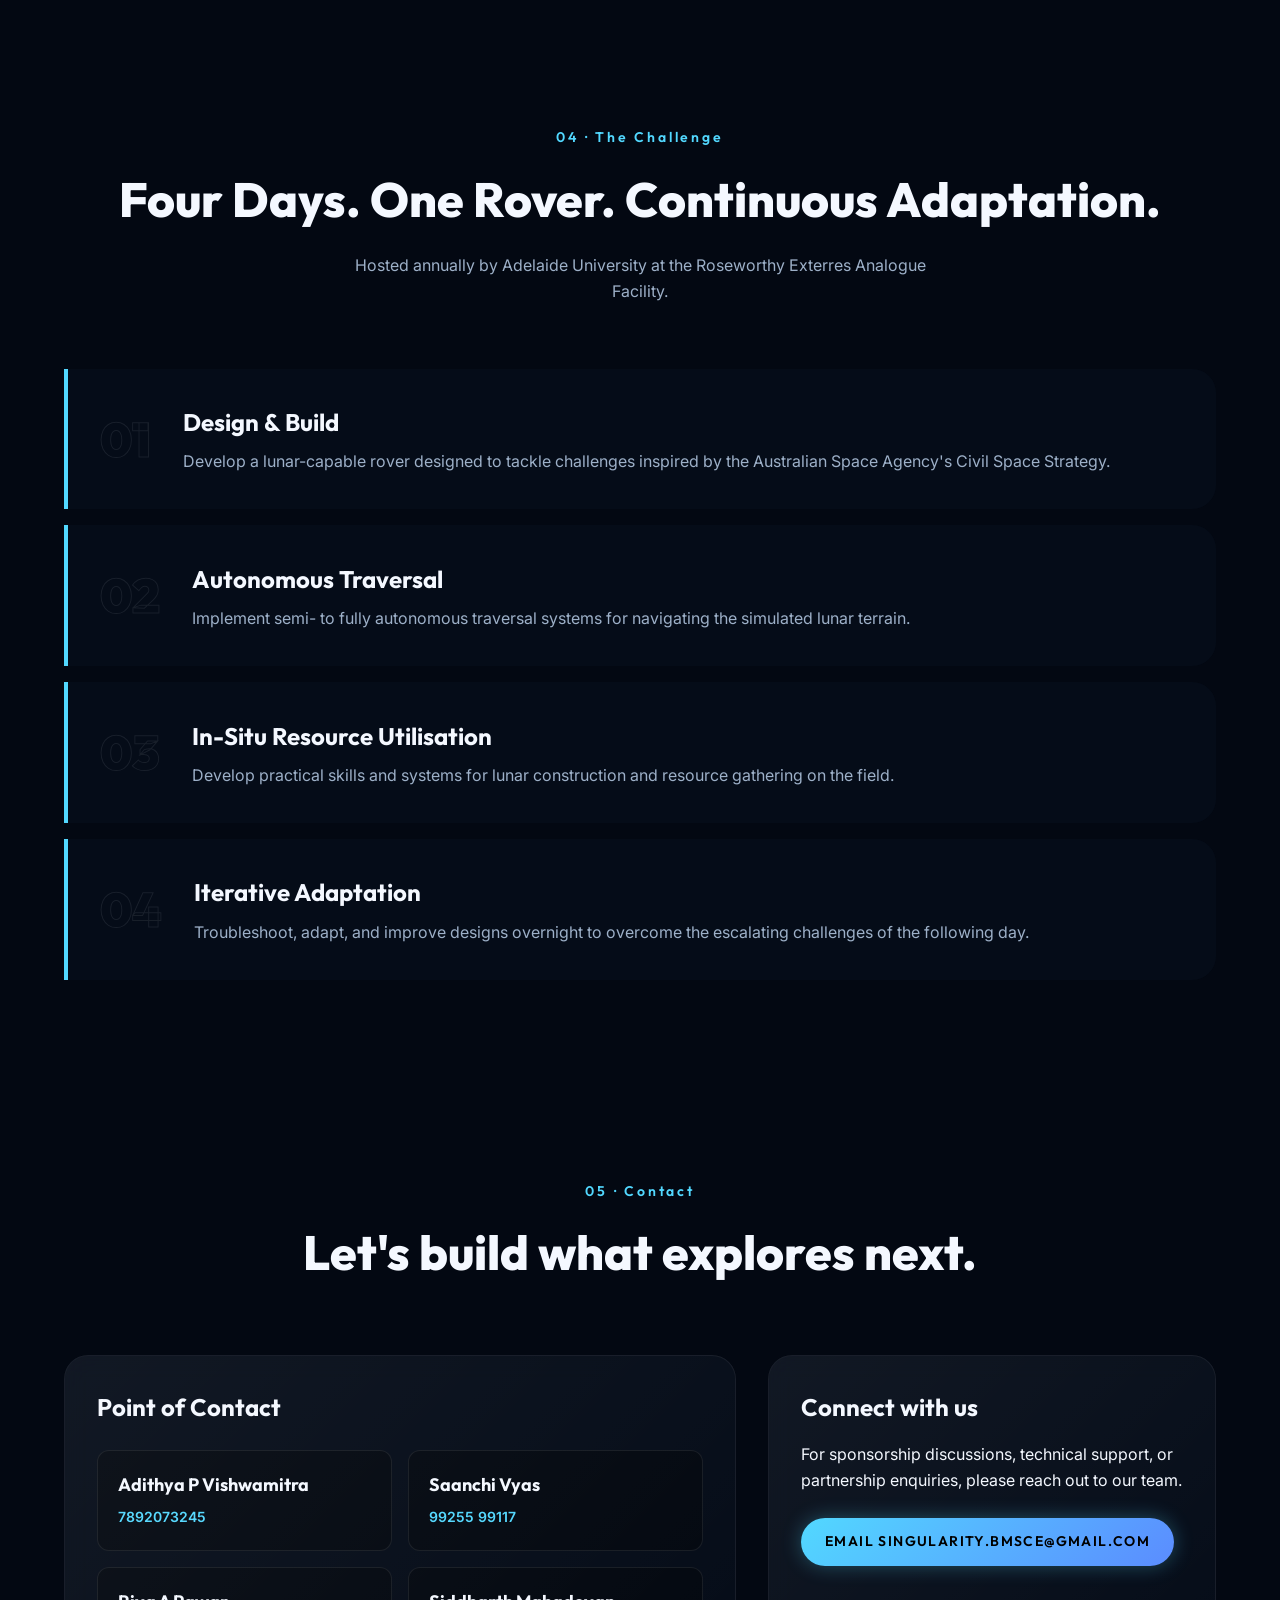
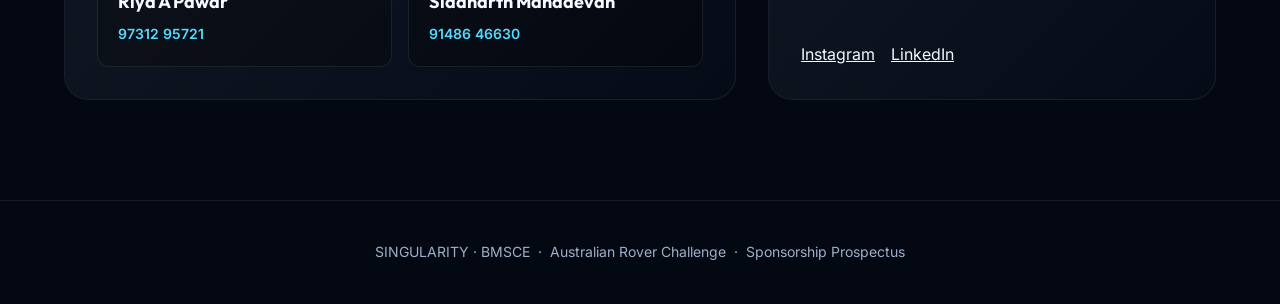
==== commit 7ff3879b: "Update index.html" ====
--- a/index.html
+++ b/index.html
@@ -270,7 +270,6 @@
 <nav>
   <div class="wrap nav">
     <a href="#top" class="brand" style="display: flex; align-items: center; gap: 12px;">
-      <img src="images/page1_img3.png" alt="Singularity Astronomy Club Logo" style="height: 48px; width: auto; object-fit: contain;">
       Singularity <span>×</span> ARCh
     </a>
     <div class="links">
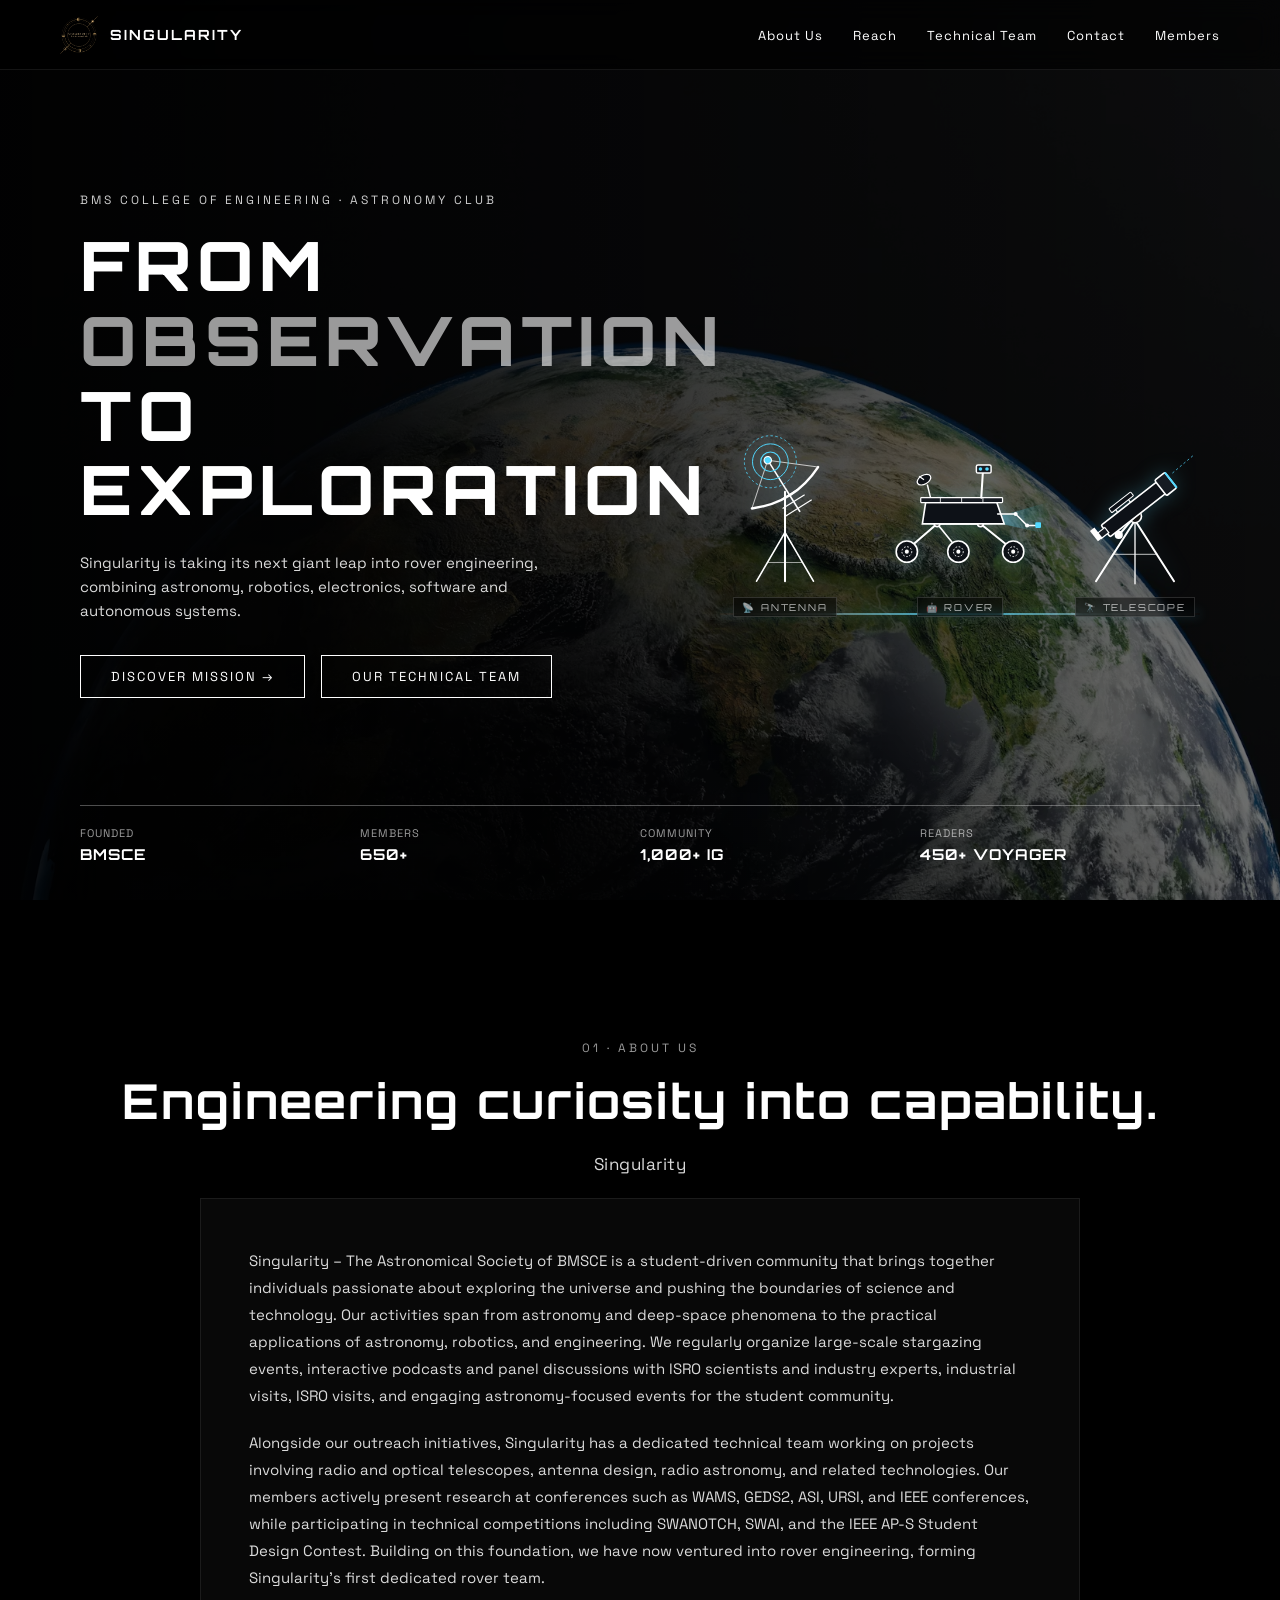
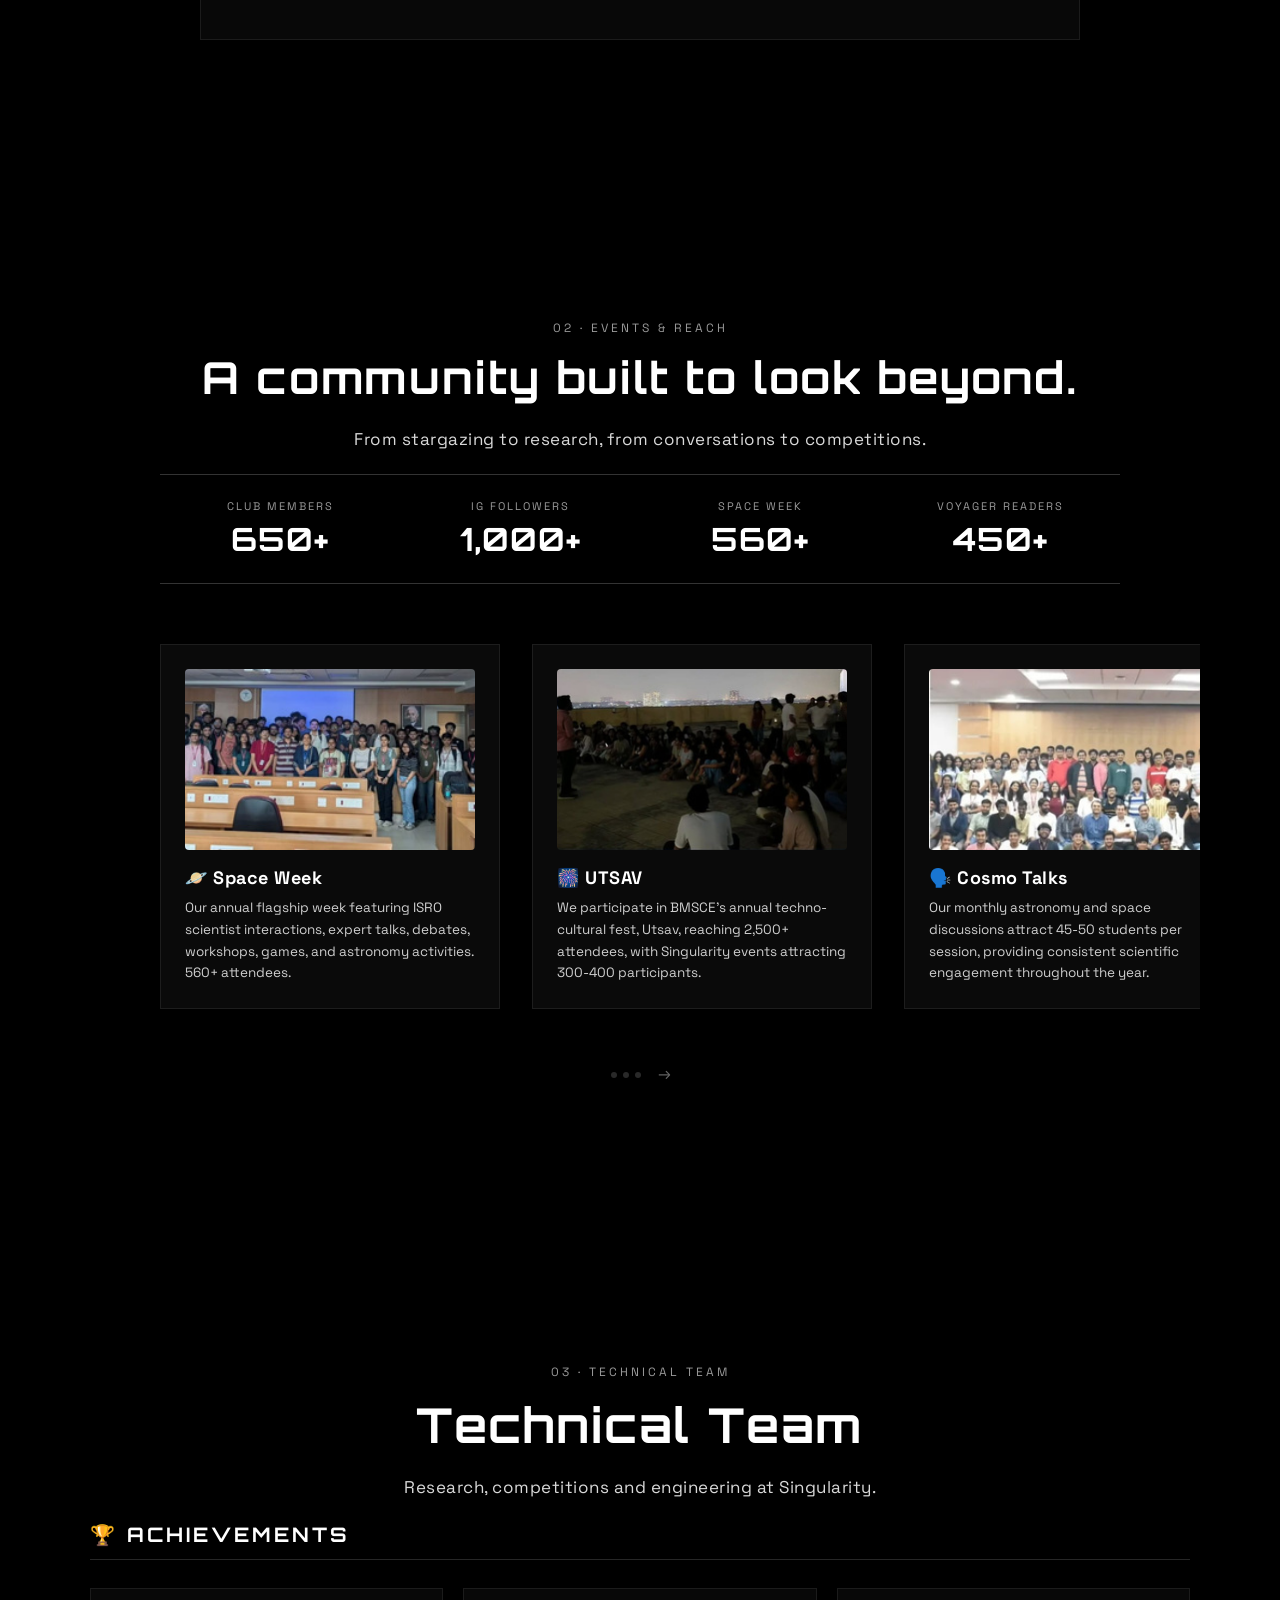
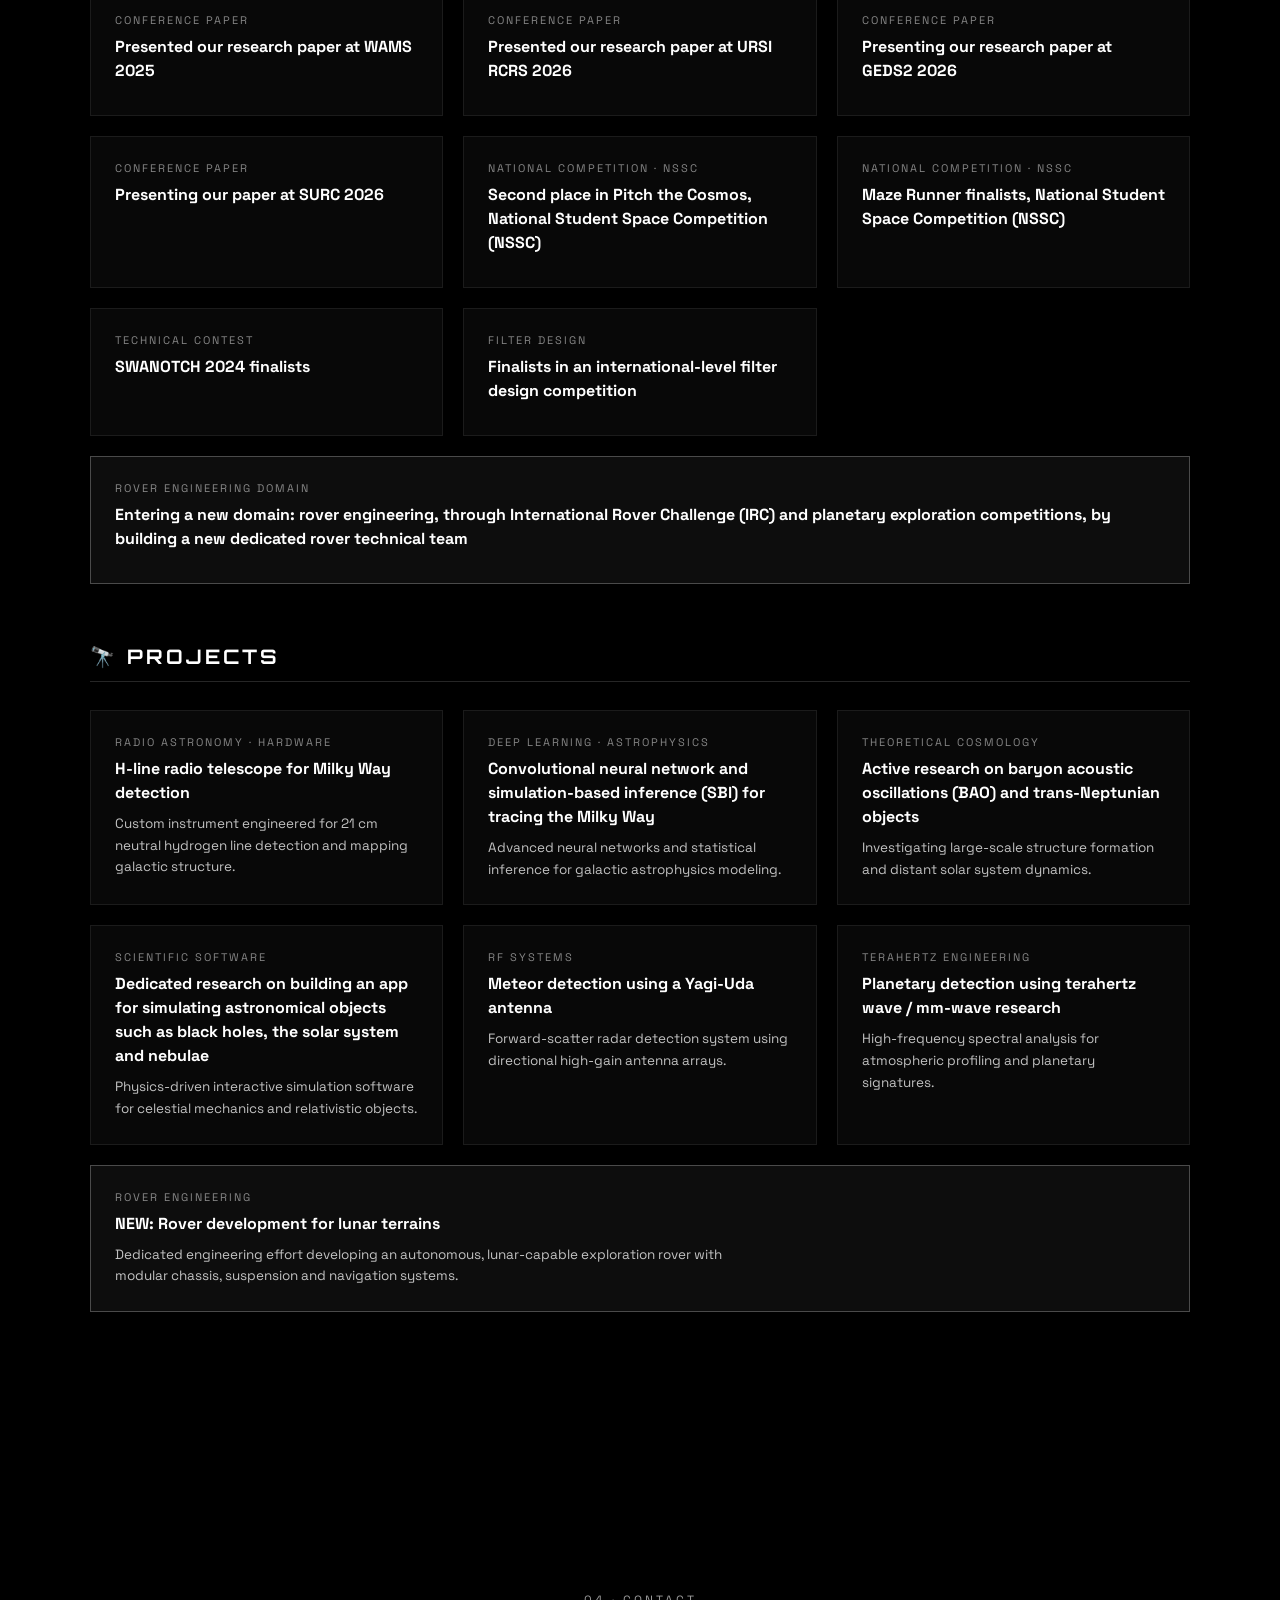
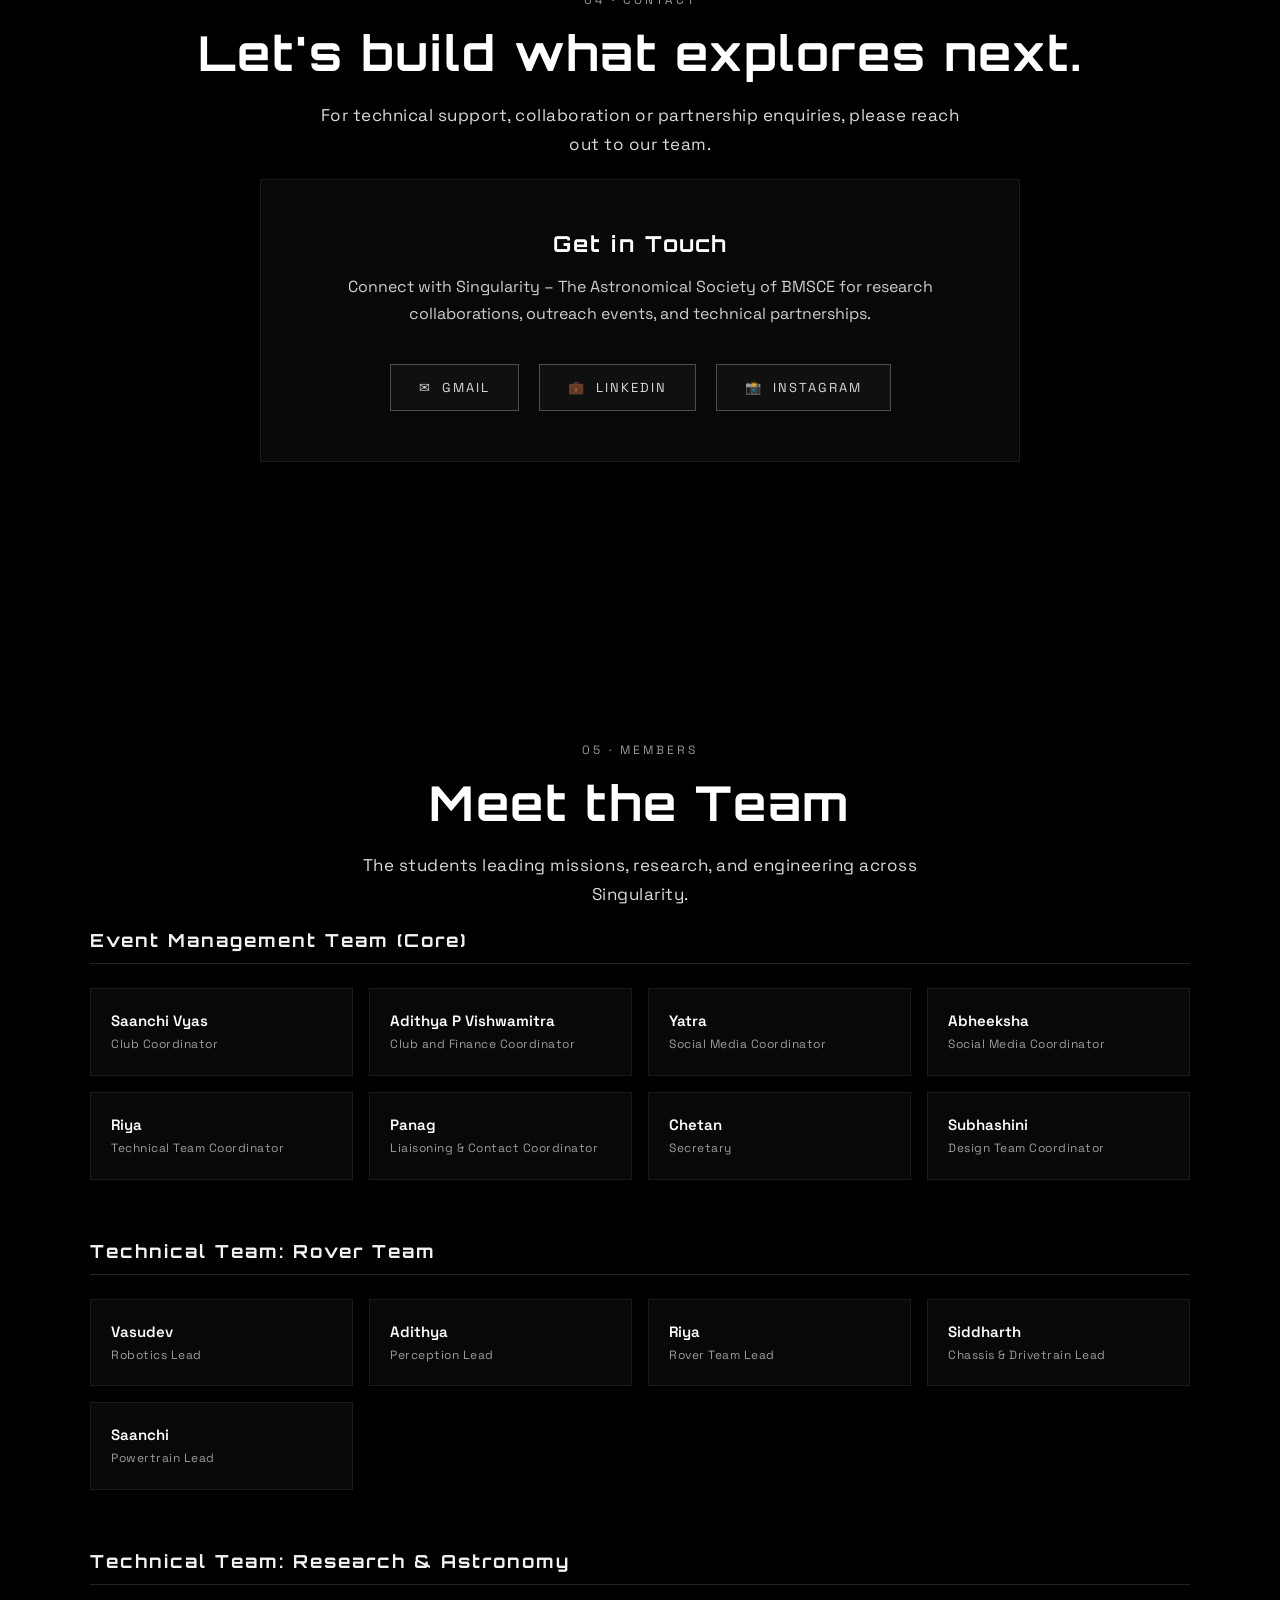
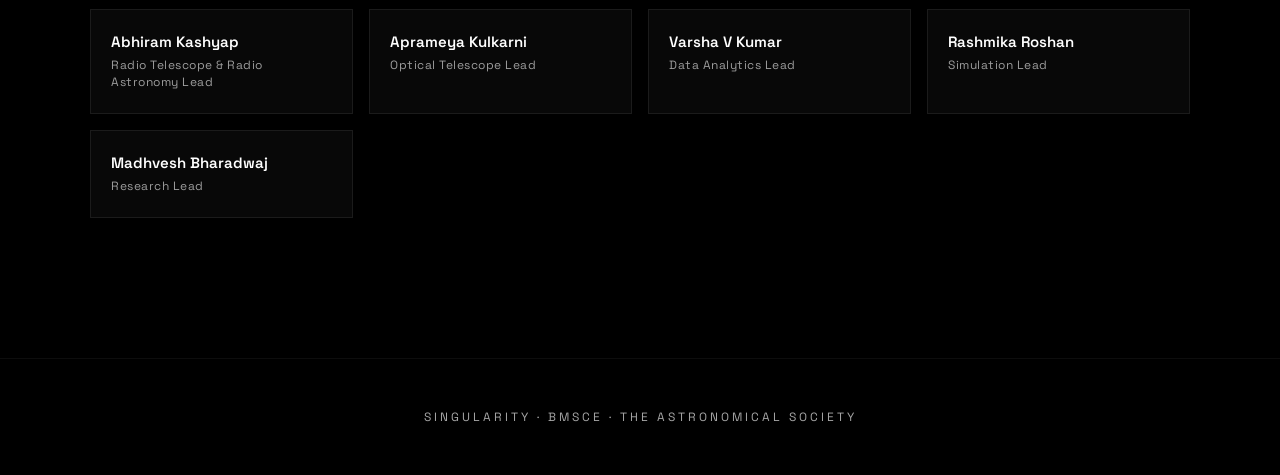
==== commit 67e83824: "Update Singularity website with modern styling, dynamic canvas, and assets" ====
--- a/index.html
+++ b/index.html
@@ -1,668 +1,584 @@
-<!doctype html>
+<!DOCTYPE html>
 <html lang="en">
 <head>
-<meta charset="utf-8">
-<meta name="viewport" content="width=device-width,initial-scale=1">
-<title>Singularity × Australian Rover Challenge</title>
-<link rel="preconnect" href="https://fonts.googleapis.com">
-<link rel="preconnect" href="https://fonts.gstatic.com" crossorigin>
-<link href="https://fonts.googleapis.com/css2?family=Outfit:wght@300;400;600;800;900&family=Inter:wght@300;400;500;600&display=swap" rel="stylesheet">
-<style>
-:root {
-  --bg: #030812;
-  --bg-gradient: radial-gradient(circle at 50% 0%, #0a1b38 0%, #030812 70%);
-  --text: #f4f8ff;
-  --muted: #9db0c8;
-  --cyan: #52d8ff;
-  --blue: #5b8cff;
-  --violet: #a66cff;
-  --gold: #f6c667;
-  --red: #ff6b6b;
-  --white: #ffffff;
-  --line: rgba(255, 255, 255, 0.08);
-  --glass: rgba(10, 20, 35, 0.4);
-  --max: 1200px;
-}
-* { box-sizing: border-box; margin: 0; padding: 0; }
-html { scroll-behavior: smooth; }
-body { 
-  background: var(--bg-gradient); 
-  background-color: var(--bg);
-  color: var(--text); 
-  font-family: 'Inter', sans-serif; 
-  line-height: 1.6;
-  overflow-x: hidden;
-}
-
-/* Star background and grid */
-body::before {
-  content: "";
-  position: fixed;
-  inset: 0;
-  pointer-events: none;
-  background-image: 
-    linear-gradient(rgba(255, 255, 255, 0.03) 1px, transparent 1px),
-    linear-gradient(90deg, rgba(255, 255, 255, 0.03) 1px, transparent 1px);
-  background-size: 50px 50px;
-  z-index: -1;
-  mask-image: linear-gradient(to bottom, black 40%, transparent 100%);
-}
-body::after {
-  content: "";
-  position: fixed;
-  inset: 0;
-  pointer-events: none;
-  background: radial-gradient(2px 2px at 20px 30px, #ffffff, rgba(0,0,0,0)),
-              radial-gradient(2px 2px at 40px 70px, #ffffff, rgba(0,0,0,0)),
-              radial-gradient(2px 2px at 90px 40px, #ffffff, rgba(0,0,0,0));
-  background-repeat: repeat;
-  background-size: 200px 200px;
-  opacity: 0.3;
-  z-index: -2;
-  animation: stars 100s linear infinite;
-}
-@keyframes stars {
-  from { background-position: 0 0; }
-  to { background-position: -1000px 1000px; }
-}
-
-h1, h2, h3, h4, .brand, .eyebrow {
-  font-family: 'Outfit', sans-serif;
-}
-a { color: inherit; text-decoration: none; }
-.wrap { max-width: var(--max); margin: 0 auto; padding: 0 24px; }
-
-/* Navigation */
-nav {
-  position: fixed;
-  top: 0; width: 100%; z-index: 50;
-  background: rgba(3, 8, 18, 0.6);
-  backdrop-filter: blur(20px);
-  -webkit-backdrop-filter: blur(20px);
-  border-bottom: 1px solid var(--line);
-}
-.nav { display: flex; align-items: center; justify-content: space-between; height: 72px; }
-.brand { font-size: 20px; font-weight: 800; letter-spacing: 0.1em; text-transform: uppercase; }
-.brand span { color: var(--cyan); }
-.links { display: flex; gap: 32px; font-size: 14px; font-weight: 500; color: var(--muted); }
-.links a { transition: color 0.3s ease; }
-.links a:hover { color: var(--text); text-shadow: 0 0 10px rgba(255,255,255,0.3); }
-
-/* Buttons */
-.btn {
-  display: inline-flex; align-items: center; justify-content: center;
-  height: 48px; padding: 0 24px;
-  border-radius: 24px; font-size: 14px; font-weight: 600; font-family: 'Outfit', sans-serif;
-  text-transform: uppercase; letter-spacing: 0.1em;
-  cursor: pointer; transition: all 0.3s ease;
-  position: relative; overflow: hidden;
-}
-.btn::before {
-  content: ''; position: absolute; top: 0; left: -100%; width: 100%; height: 100%;
-  background: linear-gradient(90deg, transparent, rgba(255,255,255,0.2), transparent);
-  transition: all 0.5s ease;
-}
-.btn:hover::before { left: 100%; }
-.btn-primary {
-  background: linear-gradient(135deg, var(--cyan), var(--blue));
-  color: #000; border: none;
-  box-shadow: 0 0 20px rgba(82, 216, 255, 0.3);
-}
-.btn-primary:hover { box-shadow: 0 0 30px rgba(82, 216, 255, 0.6); transform: translateY(-2px); }
-.btn-outline {
-  background: transparent; border: 1px solid var(--line); color: var(--text);
-}
-.btn-outline:hover { border-color: var(--cyan); color: var(--cyan); background: rgba(82, 216, 255, 0.05); }
-
-/* Hero Section */
-.hero { min-height: 100vh; display: flex; align-items: center; padding-top: 72px; position: relative; }
-.hero-content { position: relative; z-index: 2; max-width: 800px; margin: 0 auto; text-align: center; }
-.hero .eyebrow {
-  display: inline-block; color: var(--cyan); font-size: 14px; font-weight: 600; letter-spacing: 0.3em;
-  margin-bottom: 24px; padding: 6px 16px; border: 1px solid var(--cyan); border-radius: 20px;
-  background: rgba(82, 216, 255, 0.05); text-transform: uppercase;
-}
-.hero h1 {
-  font-size: clamp(40px, 8vw, 80px); line-height: 1.1; font-weight: 900; margin-bottom: 24px; text-transform: uppercase;
-}
-.hero h1 em {
-  font-style: normal; color: transparent; -webkit-text-stroke: 2px var(--text); opacity: 0.7;
-}
-.hero p { font-size: 18px; color: var(--muted); max-width: 600px; margin: 0 auto 40px; }
-.hero .actions { display: flex; gap: 16px; justify-content: center; }
-
-/* Sections */
-section { padding: 100px 0; position: relative; }
-.section-head { text-align: center; margin-bottom: 64px; }
-.section-head .eyebrow { color: var(--cyan); font-size: 14px; font-weight: 600; letter-spacing: 0.2em; margin-bottom: 12px; }
-.section-head h2 { font-size: clamp(32px, 5vw, 48px); font-weight: 800; }
-.section-head p { color: var(--muted); max-width: 600px; margin: 16px auto 0; }
-
-/* Glassmorphism Cards */
-.card {
-  background: var(--glass);
-  backdrop-filter: blur(12px);
-  -webkit-backdrop-filter: blur(12px);
-  border: 1px solid var(--line);
-  border-radius: 24px;
-  padding: 32px;
-  transition: all 0.3s ease;
-  position: relative;
-  overflow: hidden;
-}
-.card:hover {
-  transform: translateY(-5px);
-  border-color: rgba(255, 255, 255, 0.2);
-  box-shadow: 0 10px 30px rgba(0, 0, 0, 0.5);
-}
-.card::before {
-  content: ''; position: absolute; top: 0; left: 0; width: 100%; height: 100%;
-  background: linear-gradient(135deg, rgba(255,255,255,0.05) 0%, transparent 100%);
-  pointer-events: none;
-}
-
-/* Grid Layouts */
-.grid-2 { display: grid; grid-template-columns: repeat(2, 1fr); gap: 32px; }
-.grid-3 { display: grid; grid-template-columns: repeat(3, 1fr); gap: 24px; }
-.grid-4 { display: grid; grid-template-columns: repeat(4, 1fr); gap: 24px; }
-
-/* About */
-.about .card h3 { font-size: 24px; margin-bottom: 16px; color: var(--cyan); }
-
-/* Reach Stats */
-.stat-card { text-align: center; padding: 40px 24px; }
-.stat-card b { 
-  display: block; font-size: 48px; font-family: 'Outfit', sans-serif; font-weight: 900; 
-  background: linear-gradient(135deg, #fff, var(--muted)); -webkit-background-clip: text; -webkit-text-fill-color: transparent;
-  margin-bottom: 8px;
-}
-.stat-card span { font-size: 12px; font-weight: 600; letter-spacing: 0.1em; text-transform: uppercase; color: var(--cyan); }
-
-/* Packages */
-.packages { display: grid; grid-template-columns: repeat(6, 1fr); gap: 16px; margin-bottom: 32px; }
-.package {
-  background: var(--glass); border: 1px solid var(--line); border-radius: 16px; padding: 24px 16px;
-  text-align: center; cursor: pointer; transition: all 0.4s cubic-bezier(0.175, 0.885, 0.32, 1.275);
-  position: relative;
-}
-/* Package Colors */
-.package[data-tier="orbital"] { --pkg-color: var(--gold); }
-.package[data-tier="deepspace"] { --pkg-color: var(--blue); }
-.package[data-tier="lunar"] { --pkg-color: var(--cyan); }
-.package[data-tier="asteroid"] { --pkg-color: var(--violet); }
-.package[data-tier="explorer"] { --pkg-color: var(--red); }
-.package[data-tier="supporting"] { --pkg-color: var(--white); }
-
-.package:hover, .package.active {
-  border-color: var(--pkg-color);
-  background: linear-gradient(180deg, rgba(10, 20, 35, 0.6) 0%, rgba(3, 8, 18, 0.8) 100%);
-  transform: translateY(-10px);
-  box-shadow: 0 10px 30px rgba(0, 0, 0, 0.3), inset 0 2px 20px rgba(255,255,255,0.02);
-}
-.package::after {
-  content: ''; position: absolute; top: -1px; left: 50%; transform: translateX(-50%);
-  width: 50%; height: 2px; background: var(--pkg-color); border-radius: 2px;
-  opacity: 0; transition: opacity 0.3s ease;
-  box-shadow: 0 0 10px var(--pkg-color);
-}
-.package:hover::after, .package.active::after { opacity: 1; }
-
-.package .icon { font-size: 24px; margin-bottom: 16px; color: var(--pkg-color); }
-.package h3 { font-size: 16px; font-weight: 800; text-transform: uppercase; margin-bottom: 8px; }
-.package .price { font-size: 24px; font-family: 'Outfit', sans-serif; font-weight: 900; color: var(--pkg-color); margin-bottom: 16px; }
-
-.package-detail {
-  background: var(--glass); backdrop-filter: blur(12px); border: 1px solid var(--line); border-radius: 24px; padding: 40px;
-  display: flex; flex-direction: column; gap: 24px; min-height: 200px;
-}
-.detail-header { display: flex; justify-content: space-between; align-items: center; border-bottom: 1px solid var(--line); padding-bottom: 16px; }
-.detail-header h3 { font-size: 28px; }
-.detail-header .price { font-size: 32px; font-weight: 900; }
-.detail-content { font-size: 16px; color: var(--muted); line-height: 1.8; }
-.detail-features { display: grid; grid-template-columns: repeat(2, 1fr); gap: 12px; margin-top: 16px; }
-.detail-features li { list-style: none; display: flex; align-items: center; gap: 12px; }
-.detail-features li::before { content: '✦'; color: var(--cyan); font-size: 12px; }
-
-/* Timeline */
-.timeline { display: flex; flex-direction: column; gap: 16px; }
-.step {
-  display: flex; align-items: center; gap: 32px; padding: 32px;
-  background: var(--glass); border-left: 4px solid var(--cyan); border-radius: 0 24px 24px 0;
-  transition: transform 0.3s ease;
-}
-.step:hover { transform: translateX(10px); background: rgba(255,255,255,0.05); }
-.step .num { font-size: 48px; font-weight: 900; font-family: 'Outfit'; color: transparent; -webkit-text-stroke: 1px var(--line); }
-.step:hover .num { color: var(--cyan); -webkit-text-stroke: 0; }
-.step-content h3 { font-size: 24px; margin-bottom: 8px; }
-.step-content p { color: var(--muted); margin: 0; }
-
-/* Contact */
-.contact-grid { display: grid; grid-template-columns: 1.5fr 1fr; gap: 32px; }
-.poc-list { display: grid; grid-template-columns: repeat(2, 1fr); gap: 16px; }
-.poc-card { background: rgba(0,0,0,0.3); border: 1px solid var(--line); border-radius: 12px; padding: 20px; }
-.poc-card strong { display: block; font-family: 'Outfit'; font-size: 18px; margin-bottom: 4px; }
-.poc-card small { color: var(--cyan); font-weight: 600; font-size: 14px; }
-
-/* Footer */
-footer { border-top: 1px solid var(--line); padding: 40px 0; text-align: center; color: var(--muted); font-size: 14px; }
-
-/* Animations */
-.fade-in-up { opacity: 0; transform: translateY(30px); transition: opacity 0.8s ease, transform 0.8s ease; }
-.fade-in-up.visible { opacity: 1; transform: translateY(0); }
-
-/* Responsive */
-@media (max-width: 1024px) {
-  .packages { grid-template-columns: repeat(3, 1fr); }
-  .grid-4 { grid-template-columns: repeat(2, 1fr); }
-}
-@media (max-width: 768px) {
-  .nav .links { display: none; }
-  .hero h1 { font-size: 48px; }
-  .grid-2, .grid-3, .contact-grid { grid-template-columns: 1fr; }
-  .poc-list { grid-template-columns: 1fr; }
-  .detail-features { grid-template-columns: 1fr; }
-  .step { flex-direction: column; align-items: flex-start; gap: 16px; }
-}
-</style>
+  <meta charset="UTF-8" />
+  <title>Singularity · The Astronomical Society of BMSCE</title>
+  <meta name="viewport" content="width=device-width, initial-scale=1.0" />
+
+  <!-- Fonts -->
+  <link rel="preconnect" href="https://fonts.googleapis.com">
+  <link rel="preconnect" href="https://fonts.gstatic.com" crossorigin>
+  <link href="https://fonts.googleapis.com/css2?family=Space+Grotesk:wght@400;500;600;700&display=swap" rel="stylesheet">
+  <link href="https://fonts.googleapis.com/css2?family=Orbitron:wght@600;700;800;900&display=swap" rel="stylesheet">
+
+  <!-- Styles -->
+  <link rel="stylesheet" href="style.css" />
 </head>
 <body>
 
-<nav>
-  <div class="wrap nav">
-    <a href="#top" class="brand" style="display: flex; align-items: center; gap: 12px;">
-      Singularity <span>×</span> ARCh
-    </a>
-    <div class="links">
-      <a href="#about">About Us</a>
-      <a href="#reach">Reach</a>
-      <a href="#sponsors">Sponsors</a>
-      <a href="#challenge">Challenge</a>
-      <a href="#contact">Contact</a>
-    </div>
-  </div>
-</nav>
-
-<main id="top">
-  <section class="hero">
-    <div class="wrap hero-content fade-in-up">
-      <div class="eyebrow">BMS College of Engineering · Astronomy Club</div>
-      <h1>From <em>Observation</em><br>To Exploration</h1>
-      <p>Singularity is taking its next giant leap into rover engineering—combining astronomy, robotics, electronics, software and autonomous systems for the Australian Rover Challenge.</p>
-      <div class="actions">
-        <a href="#sponsors" class="btn btn-primary">Sponsorship Prospectus</a>
-        <a href="#about" class="btn btn-outline">Discover Mission</a>
-      </div>
+  <!-- Dynamic Celestial Canvas (Stars, Constellations & Falling Meteors) -->
+  <canvas id="space-canvas"></canvas>
+
+  <!-- Navbar -->
+  <nav class="navbar">
+    <div class="logo">
+      <a href="#home" class="logo-link">
+        <img src="logo.png" alt="Singularity Logo" class="logo-img" onerror="this.onerror=null;this.src='LOGO.png';" />
+        <span>SINGULARITY</span>
+      </a>
+    </div>
+    <ul class="nav-links">
+      <li><a href="#about">About Us</a></li>
+      <li><a href="#reach">Reach</a></li>
+      <li><a href="#technical">Technical Team</a></li>
+      <li><a href="#contact">Contact</a></li>
+      <li><a href="#members">Members</a></li>
+    </ul>
+  </nav>
+
+  <!-- Hero (Earth, Stars, Constellations, Falling Meteors, Telescope, Rover & Antenna) -->
+  <section id="home" class="hero">
+    <div class="overlay"></div>
+
+    <div class="hero-layout">
+      <!-- Left: Hero Headline & Actions -->
+      <div class="hero-content">
+        <p class="mission">BMS COLLEGE OF ENGINEERING · ASTRONOMY CLUB</p>
+        <h1>FROM <em>OBSERVATION</em><br>TO EXPLORATION</h1>
+        <p class="desc">
+          Singularity is taking its next giant leap into rover engineering, combining astronomy, robotics, electronics, software and autonomous systems.
+        </p>
+        <div class="hero-btns">
+          <a href="#about" class="btn">DISCOVER MISSION →</a>
+          <a href="#technical" class="btn">OUR TECHNICAL TEAM</a>
+        </div>
+      </div>
+
+      <!-- Right: Interactive Exploration Scene (Telescope, Rover, Antenna) -->
+      <div class="hero-scene" aria-label="Singularity Celestial & Exploration Scene">
+        <div class="scene-instruments">
+          <!-- Antenna (Radio Astronomy & Yagi-Uda) -->
+          <div class="instrument-card" title="Radio Astronomy & Antenna Systems">
+            <svg class="tech-asset asset-antenna" width="130" height="170" viewBox="0 0 160 200" fill="none" xmlns="http://www.w3.org/2000/svg">
+              <!-- Mast & Tripod -->
+              <line x1="80" y1="85" x2="80" y2="195" stroke="white" stroke-width="2.5" stroke-linecap="round"/>
+              <line x1="80" y1="135" x2="45" y2="195" stroke="white" stroke-width="2" stroke-linecap="round"/>
+              <line x1="80" y1="135" x2="115" y2="195" stroke="white" stroke-width="2" stroke-linecap="round"/>
+              <line x1="58" y1="172" x2="102" y2="172" stroke="white" stroke-width="1.2" opacity="0.6"/>
+              <!-- Parabolic Dish Structure -->
+              <g transform="rotate(-32, 80, 80)">
+                <path d="M 32,80 Q 80,102 128,80" stroke="white" stroke-width="3" fill="none" stroke-linecap="round"/>
+                <line x1="32" y1="80" x2="80" y2="40" stroke="white" stroke-width="1.2" opacity="0.7"/>
+                <line x1="128" y1="80" x2="80" y2="40" stroke="white" stroke-width="1.2" opacity="0.7"/>
+                <circle cx="80" cy="40" r="4.5" fill="#52d8ff" stroke="white" stroke-width="1.5"/>
+                <line x1="80" y1="80" x2="80" y2="44" stroke="white" stroke-width="1.8"/>
+                <!-- Yagi director elements -->
+                <line x1="80" y1="80" x2="80" y2="115" stroke="white" stroke-width="2"/>
+                <line x1="68" y1="90" x2="92" y2="90" stroke="white" stroke-width="1.5"/>
+                <line x1="64" y1="100" x2="96" y2="100" stroke="white" stroke-width="1.5"/>
+                <line x1="60" y1="110" x2="100" y2="110" stroke="white" stroke-width="1.5"/>
+              </g>
+              <!-- Concentric Pulsing RF Waves -->
+              <circle class="rf-wave rf-wave-1" cx="62" cy="48" r="12" stroke="#52d8ff" stroke-width="1.5" fill="none"/>
+              <circle class="rf-wave rf-wave-2" cx="62" cy="48" r="22" stroke="#52d8ff" stroke-width="1.2" fill="none"/>
+              <circle class="rf-wave rf-wave-3" cx="62" cy="48" r="32" stroke="#52d8ff" stroke-width="1" stroke-dasharray="3 3" fill="none"/>
+            </svg>
+            <span class="instrument-label">📡 ANTENNA</span>
+          </div>
+
+          <!-- Rover (Planetary Exploration Rover) -->
+          <div class="instrument-card" title="Autonomous Planetary Exploration Rover">
+            <svg class="tech-asset asset-rover" width="180" height="150" viewBox="0 0 220 160" fill="none" xmlns="http://www.w3.org/2000/svg">
+              <!-- Headlight Beam -->
+              <polygon points="160,82 220,65 220,105 160,92" fill="url(#rover-beam)" opacity="0.4"/>
+              <defs>
+                <linearGradient id="rover-beam" x1="160" y1="87" x2="220" y2="87" gradientUnits="userSpaceOnUse">
+                  <stop offset="0%" stop-color="#52d8ff" stop-opacity="0.9"/>
+                  <stop offset="100%" stop-color="#52d8ff" stop-opacity="0"/>
+                </linearGradient>
+              </defs>
+              <!-- Rocker-Bogie Suspension Linkages -->
+              <polyline points="45,124 82,92 135,92 175,124" stroke="white" stroke-width="2.5" stroke-linecap="round" stroke-linejoin="round"/>
+              <polyline points="82,92 108,124" stroke="white" stroke-width="2" stroke-linecap="round" stroke-linejoin="round"/>
+              <circle cx="82" cy="92" r="3.5" fill="#000" stroke="white" stroke-width="2"/>
+              <circle cx="135" cy="92" r="3.5" fill="#000" stroke="white" stroke-width="2"/>
+              <!-- 6 Exploration Wheels -->
+              <circle cx="45" cy="126" r="13" fill="#0d1117" stroke="white" stroke-width="2"/>
+              <circle cx="45" cy="126" r="6" stroke="white" stroke-width="1.2" stroke-dasharray="2 2"/>
+              <circle cx="45" cy="126" r="2.5" fill="white"/>
+              <circle cx="108" cy="126" r="13" fill="#0d1117" stroke="white" stroke-width="2"/>
+              <circle cx="108" cy="126" r="6" stroke="white" stroke-width="1.2" stroke-dasharray="2 2"/>
+              <circle cx="108" cy="126" r="2.5" fill="white"/>
+              <circle cx="175" cy="126" r="13" fill="#0d1117" stroke="white" stroke-width="2"/>
+              <circle cx="175" cy="126" r="6" stroke="white" stroke-width="1.2" stroke-dasharray="2 2"/>
+              <circle cx="175" cy="126" r="2.5" fill="white"/>
+              <!-- Chassis & Electronics Body -->
+              <polygon points="68,66 155,66 164,92 64,92" fill="#0d1117" stroke="white" stroke-width="2"/>
+              <!-- Solar Deck -->
+              <rect x="62" y="60" width="100" height="6" rx="1" fill="#161b22" stroke="white" stroke-width="1.5"/>
+              <line x1="86" y1="60" x2="86" y2="66" stroke="white" stroke-width="1"/>
+              <line x1="112" y1="60" x2="112" y2="66" stroke="white" stroke-width="1"/>
+              <line x1="138" y1="60" x2="138" y2="66" stroke="white" stroke-width="1"/>
+              <!-- Rear Dish Antenna -->
+              <line x1="74" y1="60" x2="70" y2="44" stroke="white" stroke-width="1.8"/>
+              <ellipse cx="66" cy="38" rx="9" ry="5.5" transform="rotate(-30, 66, 38)" stroke="white" stroke-width="1.5" fill="#0d1117"/>
+              <line x1="66" y1="38" x2="60" y2="34" stroke="white" stroke-width="1.5"/>
+              <!-- Front Robotic Arm -->
+              <polyline points="156,80 178,80 192,94 204,94" stroke="white" stroke-width="2" stroke-linecap="round" stroke-linejoin="round"/>
+              <circle cx="178" cy="80" r="2.5" fill="white"/>
+              <circle cx="192" cy="94" r="2.5" fill="white"/>
+              <rect x="202" y="90" width="7" height="7" rx="1" fill="#52d8ff"/>
+              <!-- Remote Sensing Camera Mast -->
+              <line x1="136" y1="60" x2="138" y2="28" stroke="white" stroke-width="2.5" stroke-linecap="round"/>
+              <rect x="130" y="20" width="18" height="10" rx="2" fill="#161b22" stroke="white" stroke-width="1.8"/>
+              <circle cx="135" cy="25" r="2.2" fill="#52d8ff"/>
+              <circle cx="143" cy="25" r="2.2" fill="#52d8ff"/>
+            </svg>
+            <span class="instrument-label">🤖 ROVER</span>
+          </div>
+
+          <!-- Telescope (Optical Observatory Telescope) -->
+          <div class="instrument-card" title="Optical Astronomy Observatory Telescope">
+            <svg class="tech-asset asset-telescope" width="130" height="170" viewBox="0 0 160 200" fill="none" xmlns="http://www.w3.org/2000/svg">
+              <!-- Tripod Legs -->
+              <line x1="80" y1="120" x2="32" y2="195" stroke="white" stroke-width="2.5" stroke-linecap="round"/>
+              <line x1="80" y1="120" x2="80" y2="198" stroke="white" stroke-width="2" stroke-linecap="round" opacity="0.8"/>
+              <line x1="80" y1="120" x2="128" y2="195" stroke="white" stroke-width="2.5" stroke-linecap="round"/>
+              <!-- Tripod Spreader Tray -->
+              <line x1="52" y1="162" x2="108" y2="162" stroke="white" stroke-width="1.5" opacity="0.6"/>
+              <!-- Mount & Counterweight -->
+              <circle cx="80" cy="115" r="8" fill="#111" stroke="white" stroke-width="2"/>
+              <line x1="80" y1="115" x2="62" y2="136" stroke="white" stroke-width="2.5"/>
+              <circle cx="60" cy="138" r="5" fill="white"/>
+              <!-- Optical Tube Assembly pointing up at stars -->
+              <g transform="rotate(-38, 80, 105)">
+                <rect x="34" y="96" width="94" height="18" rx="2" fill="#0d1117" stroke="white" stroke-width="2"/>
+                <!-- Dew Shield / Aperture -->
+                <rect x="120" y="93" width="16" height="24" rx="2" fill="#161b22" stroke="white" stroke-width="2"/>
+                <!-- Cyan Lens Glow -->
+                <line x1="136" y1="94" x2="136" y2="116" stroke="#52d8ff" stroke-width="2.5" stroke-linecap="round"/>
+                <!-- Eyepiece / Star Diagonal -->
+                <rect x="24" y="101" width="12" height="8" fill="#161b22" stroke="white" stroke-width="1.5"/>
+                <rect x="19" y="93" width="7" height="16" fill="white"/>
+                <!-- Finderscope -->
+                <rect x="54" y="86" width="34" height="6" rx="1" fill="#0d1117" stroke="white" stroke-width="1.2"/>
+                <line x1="60" y1="92" x2="60" y2="96" stroke="white" stroke-width="1.5"/>
+                <line x1="80" y1="92" x2="80" y2="96" stroke="white" stroke-width="1.5"/>
+              </g>
+              <!-- Starlight Focus Beam -->
+              <line x1="126" y1="62" x2="152" y2="40" stroke="#52d8ff" stroke-width="1.2" stroke-dasharray="3 3" opacity="0.75"/>
+            </svg>
+            <span class="instrument-label">🔭 TELESCOPE</span>
+          </div>
+        </div>
+
+        <!-- Glowing Horizon Ridge -->
+        <div class="scene-ridge"></div>
+      </div>
+    </div>
+
+    <!-- Bottom Stats -->
+    <div class="stats">
+      <div><span>FOUNDED</span><strong>BMSCE</strong></div>
+      <div><span>MEMBERS</span><strong>650+</strong></div>
+      <div><span>COMMUNITY</span><strong>1,000+ IG</strong></div>
+      <div><span>READERS</span><strong>450+ VOYAGER</strong></div>
     </div>
   </section>
 
-  <section id="about">
-    <div class="wrap">
-      <div class="section-head fade-in-up">
-        <div class="eyebrow">01 · About Us</div>
-        <h2>Engineering curiosity into capability.</h2>
-      </div>
-      <div class="card fade-in-up" style="margin-bottom: 40px;">
-        <h3 style="font-size: 28px; margin-bottom: 16px; color: var(--cyan);">Singularity</h3>
-        <p class="muted" style="font-size: 16px; line-height: 1.8;">
-          Singularity – The Astronomical Society of BMSCE is a student-driven community that brings together individuals passionate about exploring the universe and pushing the boundaries of science and technology. Our activities span from astronomy and deep-space phenomena to the practical applications of astronomy, robotics, and engineering. We regularly organize large-scale stargazing events, interactive podcasts and panel discussions with ISRO scientists and industry experts, industrial visits, ISRO visits, and engaging astronomy-focused events for the student community.
-        </p>
-        <p class="muted" style="font-size: 16px; line-height: 1.8; margin-top: 16px;">
-          Alongside our outreach initiatives, Singularity has a dedicated technical team working on projects involving radio and optical telescopes, antenna design, radio astronomy, and related technologies. Our members actively present research at conferences such as WAMS, GEDS2, ASI, URSI, and IEEE conferences, while participating in technical competitions including SWANOTCH, SWAI, and the IEEE AP-S Student Design Contest. Building on this foundation, we have now ventured into rover engineering, forming Singularity's first dedicated rover team.
-        </p>
-      </div>
+  <!-- 01 · About Us -->
+  <section id="about" class="section cosmos">
+    <span class="section-tag">01 · About Us</span>
+    <h2>Engineering curiosity into capability.</h2>
+    <p class="section-desc">Singularity</p>
+
+    <div class="about-box">
+      <p>
+        Singularity – The Astronomical Society of BMSCE is a student-driven community that brings together individuals passionate about exploring the universe and pushing the boundaries of science and technology. Our activities span from astronomy and deep-space phenomena to the practical applications of astronomy, robotics, and engineering. We regularly organize large-scale stargazing events, interactive podcasts and panel discussions with ISRO scientists and industry experts, industrial visits, ISRO visits, and engaging astronomy-focused events for the student community.
+      </p>
+      <p>
+        Alongside our outreach initiatives, Singularity has a dedicated technical team working on projects involving radio and optical telescopes, antenna design, radio astronomy, and related technologies. Our members actively present research at conferences such as WAMS, GEDS2, ASI, URSI, and IEEE conferences, while participating in technical competitions including SWANOTCH, SWAI, and the IEEE AP-S Student Design Contest. Building on this foundation, we have now ventured into rover engineering, forming Singularity's first dedicated rover team.
+      </p>
     </div>
   </section>
 
-  <section id="reach">
-    <div class="wrap">
-      <div class="section-head fade-in-up">
-        <div class="eyebrow">02 · Events & Reach</div>
-        <h2>A community built to look beyond.</h2>
-        <p>From stargazing to research, from conversations to competitions.</p>
-      </div>
-      
-      <div class="grid-4 fade-in-up">
-        <div class="card stat-card"><b>650+</b><span>Club Members</span></div>
-        <div class="card stat-card"><b>1,000+</b><span>IG Followers</span></div>
-        <div class="card stat-card"><b>560+</b><span>Space Week</span></div>
-        <div class="card stat-card"><b>450+</b><span>Voyager Readers</span></div>
-      </div>
-      
-      <div class="grid-3 fade-in-up" style="margin-top: 24px;">
-        <article class="card" style="padding: 0; overflow: hidden; display: flex; flex-direction: column;">
-          <img src="images/page4_img5.jpeg" alt="Space Week" style="width: 100%; height: 200px; object-fit: cover;">
-          <div style="padding: 24px; flex-grow: 1;">
-            <div style="font-size: 24px; margin-bottom: 12px;">🪐</div>
-            <h3 style="color: var(--cyan); margin-bottom: 8px;">Space Week</h3>
-            <p class="muted">Our annual flagship week featuring ISRO scientist interactions, expert talks, debates, workshops, games, and astronomy activities. <strong>560+ attendees</strong>.</p>
-          </div>
-        </article>
-        <article class="card" style="padding: 0; overflow: hidden; display: flex; flex-direction: column;">
-          <img src="images/page4_img6.jpeg" alt="UTSAV" style="width: 100%; height: 200px; object-fit: cover;">
-          <div style="padding: 24px; flex-grow: 1;">
-            <div style="font-size: 24px; margin-bottom: 12px;">🎆</div>
-            <h3 style="color: var(--cyan); margin-bottom: 8px;">UTSAV</h3>
-            <p class="muted">We participate in BMSCE's annual techno-cultural fest, Utsav, reaching 2,500+ attendees, with Singularity events attracting <strong>300-400 participants</strong>.</p>
-          </div>
-        </article>
-        <article class="card" style="padding: 0; overflow: hidden; display: flex; flex-direction: column;">
-          <img src="images/page4_img7.jpeg" alt="Cosmo Talks" style="width: 100%; height: 200px; object-fit: cover;">
-          <div style="padding: 24px; flex-grow: 1;">
-            <div style="font-size: 24px; margin-bottom: 12px;">🗣️</div>
-            <h3 style="color: var(--cyan); margin-bottom: 8px;">Cosmo Talks</h3>
-            <p class="muted">Our monthly astronomy and space discussions attract <strong>45-50 students</strong> per session, providing consistent scientific engagement throughout the year.</p>
-          </div>
-        </article>
-        <article class="card" style="padding: 0; overflow: hidden; display: flex; flex-direction: column;">
-          <img src="images/page4_img9.jpeg" alt="Voyager" style="width: 100%; height: 200px; object-fit: cover;">
-          <div style="padding: 24px; flex-grow: 1;">
-            <div style="font-size: 24px; margin-bottom: 12px;">📖</div>
-            <h3 style="color: var(--cyan); margin-bottom: 8px;">Voyager</h3>
-            <p class="muted">Our monthly astronomy and space magazine reaches <strong>450-500 readers</strong>, providing recurring visibility among students and space enthusiasts.</p>
-          </div>
-        </article>
-        <article class="card" style="padding: 0; overflow: hidden; display: flex; flex-direction: column;">
-          <img src="images/page4_img8.jpeg" alt="Podcasts & Panels" style="width: 100%; height: 200px; object-fit: cover;">
-          <div style="padding: 24px; flex-grow: 1;">
-            <div style="font-size: 24px; margin-bottom: 12px;">🎙️</div>
-            <h3 style="color: var(--cyan); margin-bottom: 8px;">Podcasts & Panels</h3>
-            <p class="muted">We host interactive sessions with ISRO scientists, researchers, and space-startup founders, with our annual podcast attracting <strong>250-270 attendees</strong>.</p>
-          </div>
-        </article>
-        <article class="card" style="padding: 0; overflow: hidden; display: flex; flex-direction: column;">
-          <img src="images/page4_img10.jpeg" alt="Conferences & Research" style="width: 100%; height: 200px; object-fit: cover;">
-          <div style="padding: 24px; flex-grow: 1;">
-            <div style="font-size: 24px; margin-bottom: 12px;">🔬</div>
-            <h3 style="color: var(--cyan); margin-bottom: 8px;">Conferences & Research</h3>
-            <p class="muted">Our technical team actively conducts research in radio and optical astronomy, presenting papers at <strong>URSI, IEEE RAD, ASI, GEDS2, WAMS</strong>, and other conferences.</p>
-          </div>
-        </article>
-      </div>
-
-      <div class="card fade-in-up" style="margin-top: 24px; border-color: rgba(246, 198, 103, 0.4);">
-        <h3 style="font-family: 'Outfit'; font-size: 24px; margin-bottom: 16px; color: var(--gold);">🏆 Achievements</h3>
-        <ul style="color: var(--muted); line-height: 1.8; margin-left: 20px;">
-          <li>Research paper presented at WAMS 2026</li>
-          <li>Paper selected for URSI-GDS</li>
-          <li>Finalist — Spardha 2024 International Filter Design Competition</li>
-          <li>Technical projects in radio telescopes, optical telescopes & antenna design</li>
-        </ul>
-      </div>
+  <!-- 02 · Events & Reach -->
+  <section id="reach" class="section events-horizontal">
+    <span class="section-tag">02 · Events & Reach</span>
+    <h2>A community built to look beyond.</h2>
+    <p class="section-desc">From stargazing to research, from conversations to competitions.</p>
+
+    <!-- Stats -->
+    <div class="reach-stats">
+      <div class="reach-stat-item">
+        <span>Club Members</span>
+        <strong>650+</strong>
+      </div>
+      <div class="reach-stat-item">
+        <span>IG Followers</span>
+        <strong>1,000+</strong>
+      </div>
+      <div class="reach-stat-item">
+        <span>Space Week</span>
+        <strong>560+</strong>
+      </div>
+      <div class="reach-stat-item">
+        <span>Voyager Readers</span>
+        <strong>450+</strong>
+      </div>
+    </div>
+
+    <!-- Horizontal Events Track -->
+    <div class="events-track-wrapper">
+      <div class="events-track">
+        <!-- 1. Space Week -->
+        <div class="event-card">
+          <div class="event-thumb">
+            <img 
+              src="images/page4_img5.jpeg" 
+              alt="Space Week"
+              loading="lazy"
+              onerror="this.onerror=null;this.src='https://adithyapv67.github.io/Singularity/images/page4_img5.jpeg';"
+            />
+          </div>
+          <h4>🪐 Space Week</h4>
+          <p>Our annual flagship week featuring ISRO scientist interactions, expert talks, debates, workshops, games, and astronomy activities. 560+ attendees.</p>
+        </div>
+
+        <!-- 2. UTSAV -->
+        <div class="event-card">
+          <div class="event-thumb">
+            <img 
+              src="images/page4_img6.jpeg" 
+              alt="UTSAV"
+              loading="lazy"
+              onerror="this.onerror=null;this.src='https://adithyapv67.github.io/Singularity/images/page4_img6.jpeg';"
+            />
+          </div>
+          <h4>🎆 UTSAV</h4>
+          <p>We participate in BMSCE's annual techno-cultural fest, Utsav, reaching 2,500+ attendees, with Singularity events attracting 300-400 participants.</p>
+        </div>
+
+        <!-- 3. Cosmo Talks -->
+        <div class="event-card">
+          <div class="event-thumb">
+            <img 
+              src="images/page4_img7.jpeg" 
+              alt="Cosmo Talks"
+              loading="lazy"
+              onerror="this.onerror=null;this.src='https://adithyapv67.github.io/Singularity/images/page4_img7.jpeg';"
+            />
+          </div>
+          <h4>🗣️ Cosmo Talks</h4>
+          <p>Our monthly astronomy and space discussions attract 45-50 students per session, providing consistent scientific engagement throughout the year.</p>
+        </div>
+
+        <!-- 4. Voyager -->
+        <div class="event-card">
+          <div class="event-thumb">
+            <img 
+              src="images/page4_img9.jpeg" 
+              alt="Voyager"
+              loading="lazy"
+              onerror="this.onerror=null;this.src='https://adithyapv67.github.io/Singularity/images/page4_img9.jpeg';"
+            />
+          </div>
+          <h4>📖 Voyager</h4>
+          <p>Our monthly astronomy and space magazine reaches 450-500 readers, providing recurring visibility among students and space enthusiasts.</p>
+        </div>
+
+        <!-- 5. Podcasts & Panels -->
+        <div class="event-card">
+          <div class="event-thumb">
+            <img 
+              src="images/page4_img8.jpeg" 
+              alt="Podcasts & Panels"
+              loading="lazy"
+              onerror="this.onerror=null;this.src='https://adithyapv67.github.io/Singularity/images/page4_img8.jpeg';"
+            />
+          </div>
+          <h4>🎙️ Podcasts & Panels</h4>
+          <p>We host interactive sessions with ISRO scientists, researchers, and space-startup founders, with our annual podcast attracting 250-270 attendees.</p>
+        </div>
+
+        <!-- 6. Conferences & Research -->
+        <div class="event-card">
+          <div class="event-thumb">
+            <img 
+              src="images/page4_img10.jpeg" 
+              alt="Conferences & Research"
+              loading="lazy"
+              onerror="this.onerror=null;this.src='https://adithyapv67.github.io/Singularity/images/page4_img10.jpeg';"
+            />
+          </div>
+          <h4>🔬 Conferences & Research</h4>
+          <p>Our technical team actively conducts research in radio and optical astronomy, presenting papers at URSI, IEEE RAD, ASI, GEDS2, WAMS, and other conferences.</p>
+        </div>
+      </div>
+    </div>
+
+    <div class="events-scroll-hint">
+      <div class="dots">
+        <span></span><span></span><span></span>
+      </div>
+      <div class="arrow">→</div>
     </div>
   </section>
 
-  <section id="sponsors">
-    <div class="wrap">
-      <div class="section-head fade-in-up">
-        <div class="eyebrow">03 · Partnership Architecture</div>
-        <h2>Sponsorship Packages</h2>
-        <p>Choose your orbit and support the future of space exploration.</p>
-      </div>
-      
-      <div class="packages fade-in-up">
-        <article class="package active" data-tier="orbital" data-name="Orbital Partner" data-price="₹25,00,000" data-desc="The ultimate partnership level offering maximum visibility across all our platforms, events, and the rover itself.">
-          <div class="icon">🪐</div>
-          <h3>Orbital</h3>
-          <div class="price">₹25L</div>
-        </article>
-        <article class="package" data-tier="deepspace" data-name="Deep Space Partner" data-price="₹10,00,000" data-desc="Comprehensive partnership with large branding on the rover and major presence at all events and promotional materials.">
-          <div class="icon">🌌</div>
-          <h3>Deep Space</h3>
-          <div class="price">₹10L</div>
-        </article>
-        <article class="package" data-tier="lunar" data-name="Lunar Partner" data-price="₹5,00,000" data-desc="Significant visibility with medium rover branding, dedicated reels, and segments during our flagship Rover Night.">
-          <div class="icon">🌕</div>
-          <h3>Lunar</h3>
-          <div class="price">₹5L</div>
-        </article>
-        <article class="package" data-tier="asteroid" data-name="Asteroid Partner" data-price="₹2,50,000" data-desc="Valuable partnership with medium branding on the rover, magazine recognition, and event acknowledgements.">
-          <div class="icon">☄️</div>
-          <h3>Asteroid</h3>
-          <div class="price">₹2.5L</div>
-        </article>
-        <article class="package" data-tier="explorer" data-name="Explorer Partner" data-price="₹1,00,000" data-desc="Standard branding on the rover, social media features, and invitations to all major Singularity events.">
-          <div class="icon">🚀</div>
-          <h3>Explorer</h3>
-          <div class="price">₹1L</div>
-        </article>
-        <article class="package" data-tier="supporting" data-name="Supporting Partner" data-price="₹50,000" data-desc="Essential support recognized through social media, promotional materials, and official acknowledgement as a partner.">
-          <div class="icon">⭐</div>
-          <h3>Supporting</h3>
-          <div class="price">₹50K</div>
-        </article>
-      </div>
-
-      <div class="package-detail fade-in-up" id="packageDetail">
-        <!-- Injected via JS -->
-      </div>
-      
-      <div class="card fade-in-up" style="margin-top: 24px; display: flex; align-items: center; gap: 32px;">
-        <div style="font-size: 48px;">🤝</div>
-        <div>
-          <h3 style="font-family: 'Outfit'; font-size: 24px; margin-bottom: 8px;">In-Kind / Non-Monetary Sponsorship</h3>
-          <p class="muted">Support can also be provided through equivalent-value contributions including: Components & Electronics, Mechanical Components, Manufacturing & Fabrication, Machining, Materials, Testing & Prototyping, and other technical resources.</p>
+  <!-- 03 · Technical Team -->
+  <section id="technical" class="section cosmos">
+    <span class="section-tag">03 · Technical Team</span>
+    <h2>Technical Team</h2>
+    <p class="section-desc">Research, competitions and engineering at Singularity.</p>
+
+    <!-- Block 1: Achievements -->
+    <div class="tech-block">
+      <h3 class="tech-block-title">🏆 ACHIEVEMENTS</h3>
+      <div class="tech-grid">
+        <div class="tech-card">
+          <span class="item-tag">Conference Paper</span>
+          <h4>Presented our research paper at WAMS 2025</h4>
+        </div>
+
+        <div class="tech-card">
+          <span class="item-tag">Conference Paper</span>
+          <h4>Presented our research paper at URSI RCRS 2026</h4>
+        </div>
+
+        <div class="tech-card">
+          <span class="item-tag">Conference Paper</span>
+          <h4>Presenting our research paper at GEDS2 2026</h4>
+        </div>
+
+        <div class="tech-card">
+          <span class="item-tag">Conference Paper</span>
+          <h4>Presenting our paper at SURC 2026</h4>
+        </div>
+
+        <div class="tech-card">
+          <span class="item-tag">National Competition · NSSC</span>
+          <h4>Second place in Pitch the Cosmos, National Student Space Competition (NSSC)</h4>
+        </div>
+
+        <div class="tech-card">
+          <span class="item-tag">National Competition · NSSC</span>
+          <h4>Maze Runner finalists, National Student Space Competition (NSSC)</h4>
+        </div>
+
+        <div class="tech-card">
+          <span class="item-tag">Technical Contest</span>
+          <h4>SWANOTCH 2024 finalists</h4>
+        </div>
+
+        <div class="tech-card">
+          <span class="item-tag">Filter Design</span>
+          <h4>Finalists in an international-level filter design competition</h4>
+        </div>
+
+        <div class="tech-card featured">
+          <span class="item-tag">Rover Engineering Domain</span>
+          <h4>Entering a new domain: rover engineering, through International Rover Challenge (IRC) and planetary exploration competitions, by building a new dedicated rover technical team</h4>
+        </div>
+      </div>
+    </div>
+
+    <!-- Block 2: Projects -->
+    <div class="tech-block">
+      <h3 class="tech-block-title">🔭 PROJECTS</h3>
+      <div class="tech-grid">
+        <div class="tech-card">
+          <span class="item-tag">Radio Astronomy · Hardware</span>
+          <h4>H-line radio telescope for Milky Way detection</h4>
+          <p>Custom instrument engineered for 21 cm neutral hydrogen line detection and mapping galactic structure.</p>
+        </div>
+
+        <div class="tech-card">
+          <span class="item-tag">Deep Learning · Astrophysics</span>
+          <h4>Convolutional neural network and simulation-based inference (SBI) for tracing the Milky Way</h4>
+          <p>Advanced neural networks and statistical inference for galactic astrophysics modeling.</p>
+        </div>
+
+        <div class="tech-card">
+          <span class="item-tag">Theoretical Cosmology</span>
+          <h4>Active research on baryon acoustic oscillations (BAO) and trans-Neptunian objects</h4>
+          <p>Investigating large-scale structure formation and distant solar system dynamics.</p>
+        </div>
+
+        <div class="tech-card">
+          <span class="item-tag">Scientific Software</span>
+          <h4>Dedicated research on building an app for simulating astronomical objects such as black holes, the solar system and nebulae</h4>
+          <p>Physics-driven interactive simulation software for celestial mechanics and relativistic objects.</p>
+        </div>
+
+        <div class="tech-card">
+          <span class="item-tag">RF Systems</span>
+          <h4>Meteor detection using a Yagi-Uda antenna</h4>
+          <p>Forward-scatter radar detection system using directional high-gain antenna arrays.</p>
+        </div>
+
+        <div class="tech-card">
+          <span class="item-tag">Terahertz Engineering</span>
+          <h4>Planetary detection using terahertz wave / mm-wave research</h4>
+          <p>High-frequency spectral analysis for atmospheric profiling and planetary signatures.</p>
+        </div>
+
+        <div class="tech-card featured">
+          <span class="item-tag">Rover Engineering</span>
+          <h4>NEW: Rover development for lunar terrains</h4>
+          <p>Dedicated engineering effort developing an autonomous, lunar-capable exploration rover with modular chassis, suspension and navigation systems.</p>
         </div>
       </div>
     </div>
   </section>
 
-  <section id="challenge">
-    <div class="wrap">
-      <div class="section-head fade-in-up">
-        <div class="eyebrow">04 · The Challenge</div>
-        <h2>Four Days. One Rover. Continuous Adaptation.</h2>
-        <p>Hosted annually by Adelaide University at the Roseworthy Exterres Analogue Facility.</p>
-      </div>
-      <div class="timeline fade-in-up">
-        <div class="step">
-          <div class="num">01</div>
-          <div class="step-content">
-            <h3>Design & Build</h3>
-            <p>Develop a lunar-capable rover designed to tackle challenges inspired by the Australian Space Agency's Civil Space Strategy.</p>
-          </div>
-        </div>
-        <div class="step">
-          <div class="num">02</div>
-          <div class="step-content">
-            <h3>Autonomous Traversal</h3>
-            <p>Implement semi- to fully autonomous traversal systems for navigating the simulated lunar terrain.</p>
-          </div>
-        </div>
-        <div class="step">
-          <div class="num">03</div>
-          <div class="step-content">
-            <h3>In-Situ Resource Utilisation</h3>
-            <p>Develop practical skills and systems for lunar construction and resource gathering on the field.</p>
-          </div>
-        </div>
-        <div class="step">
-          <div class="num">04</div>
-          <div class="step-content">
-            <h3>Iterative Adaptation</h3>
-            <p>Troubleshoot, adapt, and improve designs overnight to overcome the escalating challenges of the following day.</p>
-          </div>
+  <!-- 04 · Contact (Gmail, LinkedIn, Instagram only) -->
+  <section id="contact" class="section cosmos">
+    <span class="section-tag">04 · Contact</span>
+    <h2>Let's build what explores next.</h2>
+    <p class="section-desc">For technical support, collaboration or partnership enquiries, please reach out to our team.</p>
+
+    <div class="contact-wrap">
+      <div class="contact-box">
+        <h3>Get in Touch</h3>
+        <p>Connect with Singularity – The Astronomical Society of BMSCE for research collaborations, outreach events, and technical partnerships.</p>
+
+        <div class="social-links">
+          <a href="mailto:singularity.bmsce@gmail.com" class="social-btn">
+            <span>✉</span> Gmail
+          </a>
+          <a href="https://www.linkedin.com/company/78865505/" target="_blank" rel="noopener noreferrer" class="social-btn">
+            <span>💼</span> LinkedIn
+          </a>
+          <a href="https://www.instagram.com/singularity_bmsce/" target="_blank" rel="noopener noreferrer" class="social-btn">
+            <span>📸</span> Instagram
+          </a>
         </div>
       </div>
     </div>
   </section>
 
-  <section id="contact">
-    <div class="wrap">
-      <div class="section-head fade-in-up">
-        <div class="eyebrow">05 · Contact</div>
-        <h2>Let's build what explores next.</h2>
-      </div>
-      <div class="contact-grid fade-in-up">
-        <div class="card">
-          <h3 style="font-family: 'Outfit'; font-size: 24px; margin-bottom: 24px;">Point of Contact</h3>
-          <div class="poc-list">
-            <div class="poc-card"><strong>Adithya P Vishwamitra</strong><small>7892073245</small></div>
-            <div class="poc-card"><strong>Saanchi Vyas</strong><small>99255 99117</small></div>
-            <div class="poc-card"><strong>Riya A Pawar</strong><small>97312 95721</small></div>
-            <div class="poc-card"><strong>Siddharth Mahadevan</strong><small>91486 46630</small></div>
-          </div>
-        </div>
-        <div class="card" style="display: flex; flex-direction: column; justify-content: center;">
-          <h3 style="font-family: 'Outfit'; font-size: 24px; margin-bottom: 16px;">Connect with us</h3>
-          <p class="muted" style="margin-bottom: 24px;">For sponsorship discussions, technical support, or partnership enquiries, please reach out to our team.</p>
-          <a href="mailto:singularity.bmsce@gmail.com" class="btn btn-primary" style="align-self: flex-start; margin-bottom: 16px;">Email singularity.bmsce@gmail.com</a>
-          <div style="display: flex; gap: 16px; margin-top: auto;">
-            <a href="https://www.instagram.com/singularity_bmsce/" target="_blank" class="muted" style="text-decoration: underline;">Instagram</a>
-            <a href="https://www.linkedin.com/company/78865505/" target="_blank" class="muted" style="text-decoration: underline;">LinkedIn</a>
+  <!-- 05 · Members -->
+  <section id="members" class="section cosmos">
+    <span class="section-tag">05 · Members</span>
+    <h2>Meet the Team</h2>
+    <p class="section-desc">The students leading missions, research, and engineering across Singularity.</p>
+
+    <div class="members-container">
+      <!-- Group 1: Event Management Team (Core) -->
+      <div class="members-group">
+        <h3 class="group-title">Event Management Team (Core)</h3>
+        <div class="members-grid">
+          <div class="member-card">
+            <span class="name">Saanchi Vyas</span>
+            <span class="role">Club Coordinator</span>
+          </div>
+
+          <div class="member-card">
+            <span class="name">Adithya P Vishwamitra</span>
+            <span class="role">Club and Finance Coordinator</span>
+          </div>
+
+          <div class="member-card">
+            <span class="name">Yatra</span>
+            <span class="role">Social Media Coordinator</span>
+          </div>
+
+          <div class="member-card">
+            <span class="name">Abheeksha</span>
+            <span class="role">Social Media Coordinator</span>
+          </div>
+
+          <div class="member-card">
+            <span class="name">Riya</span>
+            <span class="role">Technical Team Coordinator</span>
+          </div>
+
+          <div class="member-card">
+            <span class="name">Panag</span>
+            <span class="role">Liaisoning & Contact Coordinator</span>
+          </div>
+
+          <div class="member-card">
+            <span class="name">Chetan</span>
+            <span class="role">Secretary</span>
+          </div>
+
+          <div class="member-card">
+            <span class="name">Subhashini</span>
+            <span class="role">Design Team Coordinator</span>
+          </div>
+        </div>
+      </div>
+
+      <!-- Group 2: Technical Team: Rover Team -->
+      <div class="members-group">
+        <h3 class="group-title">Technical Team: Rover Team</h3>
+        <div class="members-grid">
+          <div class="member-card">
+            <span class="name">Vasudev</span>
+            <span class="role">Robotics Lead</span>
+          </div>
+
+          <div class="member-card">
+            <span class="name">Adithya</span>
+            <span class="role">Perception Lead</span>
+          </div>
+
+          <div class="member-card">
+            <span class="name">Riya</span>
+            <span class="role">Rover Team Lead</span>
+          </div>
+
+          <div class="member-card">
+            <span class="name">Siddharth</span>
+            <span class="role">Chassis & Drivetrain Lead</span>
+          </div>
+
+          <div class="member-card">
+            <span class="name">Saanchi</span>
+            <span class="role">Powertrain Lead</span>
+          </div>
+        </div>
+      </div>
+
+      <!-- Group 3: Technical Team: Research & Astronomy -->
+      <div class="members-group">
+        <h3 class="group-title">Technical Team: Research & Astronomy</h3>
+        <div class="members-grid">
+          <div class="member-card">
+            <span class="name">Abhiram Kashyap</span>
+            <span class="role">Radio Telescope & Radio Astronomy Lead</span>
+          </div>
+
+          <div class="member-card">
+            <span class="name">Aprameya Kulkarni</span>
+            <span class="role">Optical Telescope Lead</span>
+          </div>
+
+          <div class="member-card">
+            <span class="name">Varsha V Kumar</span>
+            <span class="role">Data Analytics Lead</span>
+          </div>
+
+          <div class="member-card">
+            <span class="name">Rashmika Roshan</span>
+            <span class="role">Simulation Lead</span>
+          </div>
+
+          <div class="member-card">
+            <span class="name">Madhvesh Bharadwaj</span>
+            <span class="role">Research Lead</span>
           </div>
         </div>
       </div>
     </div>
   </section>
-</main>
-
-<footer>
-  <div class="wrap">
-    <p>SINGULARITY · BMSCE &nbsp;·&nbsp; Australian Rover Challenge &nbsp;·&nbsp; Sponsorship Prospectus</p>
-  </div>
-</footer>
-
-<script>
-  // Package selection logic
-  const packagesData = {
-    orbital: {
-      color: 'var(--gold)',
-      features: [
-        'Largest logo on rover, GUI, apparel, merchandise, presentations, posters & all eligible spaces',
-        'Branding across events & promotional materials',
-        'Custom promotions (products, services & initiatives)',
-        'Monthly magazine recognition (12 months, ~500 readers/month)',
-        '3 promotional reels + 1 social media post',
-        '1 LinkedIn post & 1 YouTube video (introducing your company)',
-        'Banner & merchandise at all events',
-        'Invitations to all 2026-27 events & team meetings',
-        '3-day company-inspired workshop at BMSCE',
-        '20-25 min sponsor segment at Rover Night',
-        'Conference posters & presentations',
-        'Oral acknowledgement at paper presentations'
-      ]
-    },
-    deepspace: {
-      color: 'var(--blue)',
-      features: [
-        'Large logo on rover, GUI, apparel, merchandise, presentations & posters',
-        'Branding across promotional materials',
-        'Monthly magazine recognition (6 months, ~500 readers/month)',
-        '2 promotional reels + 1 social media post & 1 LinkedIn post',
-        'Small banner at all events',
-        'Invitations to all 2026-27 events & team meetings',
-        '1-day company-inspired workshop at BMSCE',
-        '15 min sponsor segment at Rover Night',
-        'Conference posters & presentations',
-        'Oral acknowledgement at paper presentations'
-      ]
-    },
-    lunar: {
-      color: 'var(--cyan)',
-      features: [
-        'Medium logo on rover, GUI, apparel, merchandise, presentations & posters',
-        '1 promotional reel',
-        'Magazine recognition (3 months)',
-        'Invitations to all 2026-27 events & team meetings',
-        '10 min sponsor segment at Rover Night',
-        'Conference posters & presentations',
-        'Oral acknowledgement at paper presentations'
-      ]
-    },
-    asteroid: {
-      color: 'var(--violet)',
-      features: [
-        'Medium logo on rover, apparel, merchandise & select promotional materials',
-        '1 social media post',
-        'Magazine recognition (1 month)',
-        'Invitations to all 2026-27 events & team meetings',
-        '3 min sponsor segment at Rover Night',
-        'Acknowledgement in selected presentations'
-      ]
-    },
-    explorer: {
-      color: 'var(--red)',
-      features: [
-        'Standard logo on rover',
-        'Group feature post on social media',
-        'Invitations to all major events',
-        'Acknowledgement during events & presentations',
-        '1 min sponsor acknowledgement at Rover Night',
-        'Name in selected promotional material'
-      ]
-    },
-    supporting: {
-      color: 'var(--white)',
-      features: [
-        'Group feature post on social media',
-        'Name in selected promotional material',
-        'Invitations to all major events',
-        'Acknowledgement during Rover Night',
-        'Recognised as a Supporting Partner of our rover initiative'
-      ]
-    }
-  };
-
-  const cards = document.querySelectorAll('.package');
-  const detail = document.getElementById('packageDetail');
-  
-  function updateDetail(card) {
-    const tier = card.dataset.tier;
-    const name = card.dataset.name;
-    const price = card.dataset.price;
-    const desc = card.dataset.desc;
-    const data = packagesData[tier];
-    
-    let featuresHtml = '';
-    data.features.forEach(f => {
-      featuresHtml += `<li>${f}</li>`;
-    });
-
-    detail.innerHTML = `
-      <div class="detail-header" style="border-bottom-color: ${data.color}">
-        <h3 style="color: ${data.color}; font-family: 'Outfit'; font-weight: 800; text-transform: uppercase;">${name}</h3>
-        <div class="price" style="color: ${data.color}">${price}</div>
-      </div>
-      <div class="detail-content">${desc}</div>
-      <ul class="detail-features">
-        ${featuresHtml}
-      </ul>
-    `;
-  }
-
-  // Initialize with first card
-  updateDetail(cards[0]);
-
-  cards.forEach(card => {
-    card.addEventListener('click', () => {
-      cards.forEach(c => c.classList.remove('active'));
-      card.classList.add('active');
-      
-      // Animate detail container
-      detail.style.opacity = '0';
-      detail.style.transform = 'translateY(10px)';
-      
-      setTimeout(() => {
-        updateDetail(card);
-        detail.style.transition = 'all 0.4s ease';
-        detail.style.opacity = '1';
-        detail.style.transform = 'translateY(0)';
-      }, 200);
-    });
-  });
-
-  // Intersection Observer for scroll animations
-  const observer = new IntersectionObserver((entries) => {
-    entries.forEach(entry => {
-      if (entry.isIntersecting) {
-        entry.target.classList.add('visible');
-      }
-    });
-  }, { threshold: 0.1 });
-
-  document.querySelectorAll('.fade-in-up').forEach(el => {
-    observer.observe(el);
-  });
-</script>
+
+  <!-- Footer -->
+  <footer>
+    SINGULARITY · BMSCE · THE ASTRONOMICAL SOCIETY
+  </footer>
+
+  <script src="main.js" defer></script>
 </body>
 </html>
--- a/style.css
+++ b/style.css
@@ -0,0 +1,858 @@
+* {
+  margin: 0;
+  padding: 0;
+  box-sizing: border-box;
+}
+
+html {
+  scroll-behavior: smooth;
+}
+
+body {
+  font-family: 'Space Grotesk', sans-serif;
+  background: black;
+  color: white;
+  overflow-x: hidden;
+  position: relative;
+}
+
+/* Background Space Canvas (Stars, Constellations & Meteors) */
+#space-canvas {
+  position: fixed;
+  top: 0;
+  left: 0;
+  width: 100%;
+  height: 100%;
+  pointer-events: none;
+  z-index: 1;
+}
+
+/* Navbar */
+.navbar {
+  position: fixed;
+  top: 0;
+  width: 100%;
+  height: 70px;
+  padding: 0 60px;
+  display: flex;
+  justify-content: space-between;
+  align-items: center;
+  background: rgba(0, 0, 0, 0.6);
+  backdrop-filter: blur(12px);
+  -webkit-backdrop-filter: blur(12px);
+  border-bottom: 1px solid rgba(255, 255, 255, 0.08);
+  z-index: 1000;
+}
+
+.logo {
+  font-size: 14px;
+  letter-spacing: 2px;
+  font-family: 'Orbitron', sans-serif;
+  font-weight: 700;
+}
+
+.logo-link {
+  display: flex;
+  align-items: center;
+  gap: 12px;
+  color: white;
+  text-decoration: none;
+}
+
+.logo-img {
+  height: 38px;
+  width: auto;
+  object-fit: contain;
+  display: inline-block;
+  vertical-align: middle;
+}
+
+.nav-links {
+  list-style: none;
+  display: flex;
+  align-items: center;
+  gap: 30px;
+}
+
+.nav-links a {
+  color: white;
+  text-decoration: none;
+  font-size: 13px;
+  letter-spacing: 1px;
+  transition: 0.3s;
+}
+
+.nav-links a:hover {
+  opacity: 0.65;
+}
+
+/* Hero Section */
+.hero {
+  min-height: 100vh;
+  background: url("earth.png") center/cover no-repeat;
+  position: relative;
+  display: flex;
+  flex-direction: column;
+  justify-content: center;
+  padding: 110px 80px 120px;
+  overflow: hidden;
+  z-index: 2;
+}
+
+.overlay {
+  position: absolute;
+  inset: 0;
+  background: linear-gradient(to right,
+      rgba(0, 0, 0, 0.88) 0%,
+      rgba(0, 0, 0, 0.55) 55%,
+      rgba(0, 0, 0, 0.25) 100%);
+  z-index: 1;
+}
+
+.hero-layout {
+  display: flex;
+  align-items: center;
+  justify-content: space-between;
+  gap: 40px;
+  position: relative;
+  z-index: 3;
+  width: 100%;
+}
+
+.hero-content {
+  position: relative;
+  max-width: 600px;
+}
+
+.mission {
+  font-size: 12px;
+  letter-spacing: 3px;
+  opacity: 0.8;
+  margin-bottom: 20px;
+  text-transform: uppercase;
+}
+
+.hero h1 {
+  font-family: 'Orbitron', sans-serif;
+  letter-spacing: 6px;
+  font-size: 68px;
+  font-weight: 800;
+  line-height: 1.1;
+  text-transform: uppercase;
+}
+
+.hero h1 em {
+  font-style: normal;
+  opacity: 0.6;
+}
+
+.desc {
+  font-size: 15px;
+  line-height: 1.6;
+  max-width: 500px;
+  margin: 24px 0 32px;
+  opacity: 0.85;
+}
+
+.hero-btns {
+  display: flex;
+  gap: 16px;
+  flex-wrap: wrap;
+}
+
+.btn {
+  text-decoration: none;
+  color: white;
+  font-size: 13px;
+  letter-spacing: 2px;
+  border: 1px solid white;
+  padding: 12px 30px;
+  display: inline-block;
+  transition: 0.3s;
+  background: transparent;
+  cursor: pointer;
+  text-transform: uppercase;
+}
+
+.btn.small {
+  margin-top: 15px;
+  padding: 10px 22px;
+}
+
+.btn:hover {
+  background: white;
+  color: black;
+}
+
+/* Hero Exploration Scene: Telescope, Rover, Antenna */
+.hero-scene {
+  position: relative;
+  flex: 1;
+  max-width: 540px;
+  display: flex;
+  flex-direction: column;
+  align-items: center;
+  justify-content: flex-end;
+  min-height: 320px;
+  margin-top: 20px;
+}
+
+.scene-instruments {
+  display: flex;
+  align-items: flex-end;
+  justify-content: center;
+  gap: 20px;
+  position: relative;
+  z-index: 2;
+  width: 100%;
+}
+
+.instrument-card {
+  display: flex;
+  flex-direction: column;
+  align-items: center;
+  transition: all 0.3s ease;
+  position: relative;
+}
+
+.instrument-card:hover {
+  transform: translateY(-6px);
+}
+
+.instrument-card svg {
+  filter: drop-shadow(0 0 10px rgba(82, 216, 255, 0.25));
+  transition: all 0.3s ease;
+}
+
+.instrument-card:hover svg {
+  filter: drop-shadow(0 0 18px rgba(82, 216, 255, 0.65));
+}
+
+.instrument-label {
+  font-family: 'Orbitron', sans-serif;
+  font-size: 9.5px;
+  letter-spacing: 1.8px;
+  color: rgba(255, 255, 255, 0.7);
+  margin-top: 8px;
+  padding: 3px 8px;
+  border: 1px solid rgba(255, 255, 255, 0.15);
+  background: rgba(0, 0, 0, 0.5);
+  backdrop-filter: blur(4px);
+  text-transform: uppercase;
+  transition: 0.3s;
+}
+
+.instrument-card:hover .instrument-label {
+  color: #52d8ff;
+  border-color: #52d8ff;
+  background: rgba(82, 216, 255, 0.1);
+}
+
+.scene-ridge {
+  width: 100%;
+  height: 2px;
+  background: linear-gradient(90deg, transparent, rgba(255, 255, 255, 0.3) 15%, rgba(82, 216, 255, 0.8) 50%, rgba(255, 255, 255, 0.3) 85%, transparent);
+  box-shadow: 0 0 12px rgba(82, 216, 255, 0.4);
+  margin-top: -4px;
+  position: relative;
+  z-index: 1;
+}
+
+/* Radio Wave Pulse Animations */
+@keyframes rfPulse {
+  0% {
+    transform: scale(0.6);
+    opacity: 0.9;
+  }
+
+  50% {
+    opacity: 0.5;
+  }
+
+  100% {
+    transform: scale(1.4);
+    opacity: 0;
+  }
+}
+
+.rf-wave {
+  transform-origin: 60px 45px;
+  animation: rfPulse 2.4s cubic-bezier(0.2, 0.8, 0.2, 1) infinite;
+}
+
+.rf-wave-2 {
+  animation-delay: 0.8s;
+}
+
+.rf-wave-3 {
+  animation-delay: 1.6s;
+}
+
+/* Hero Bottom Stats */
+.stats {
+  position: absolute;
+  bottom: 36px;
+  left: 80px;
+  right: 80px;
+  display: grid;
+  grid-template-columns: repeat(4, 1fr);
+  border-top: 1px solid rgba(255, 255, 255, 0.3);
+  padding-top: 20px;
+  z-index: 3;
+}
+
+.stats div {
+  font-size: 11px;
+}
+
+.stats span {
+  opacity: 0.6;
+  letter-spacing: 1px;
+  text-transform: uppercase;
+}
+
+.stats strong {
+  display: block;
+  font-family: 'Orbitron', sans-serif;
+  font-size: 15px;
+  margin-top: 5px;
+  letter-spacing: 1px;
+}
+
+/* Section Foundation */
+.section {
+  padding: 140px 80px;
+  position: relative;
+  z-index: 2;
+}
+
+.section h2 {
+  font-family: 'Orbitron', sans-serif;
+  font-size: 44px;
+  margin-bottom: 20px;
+  letter-spacing: 2px;
+  line-height: 1.2;
+}
+
+.section p {
+  max-width: 640px;
+  line-height: 1.7;
+  opacity: 0.85;
+  margin-bottom: 20px;
+}
+
+.section-tag {
+  font-size: 12px;
+  letter-spacing: 3px;
+  opacity: 0.6;
+  text-transform: uppercase;
+  margin-bottom: 16px;
+  display: block;
+}
+
+.section.cosmos {
+  min-height: auto;
+  text-align: center;
+}
+
+.section.cosmos h2 {
+  font-size: 48px;
+}
+
+.section-desc {
+  max-width: 720px;
+  margin: 0 auto 60px;
+  font-size: 17px;
+  opacity: 0.75;
+  letter-spacing: 0.5px;
+}
+
+/* About Section */
+.about-box {
+  max-width: 880px;
+  margin: 0 auto;
+  text-align: left;
+  background: rgba(255, 255, 255, 0.03);
+  border: 1px solid rgba(255, 255, 255, 0.08);
+  padding: 48px;
+  transition: 0.3s;
+}
+
+.about-box:hover {
+  background: rgba(255, 255, 255, 0.05);
+}
+
+.about-box h3 {
+  font-family: 'Orbitron', sans-serif;
+  font-size: 24px;
+  letter-spacing: 2px;
+  margin-bottom: 24px;
+}
+
+.about-box p {
+  font-size: 15px;
+  line-height: 1.8;
+  opacity: 0.85;
+  margin-bottom: 20px;
+  max-width: 100%;
+}
+
+.about-box p:last-child {
+  margin-bottom: 0;
+}
+
+/* Events & Reach Horizontal Track */
+.events-horizontal {
+  overflow: hidden;
+  text-align: center;
+}
+
+.reach-stats {
+  display: grid;
+  grid-template-columns: repeat(4, 1fr);
+  max-width: 960px;
+  margin: 0 auto 50px;
+  border-top: 1px solid rgba(255, 255, 255, 0.2);
+  border-bottom: 1px solid rgba(255, 255, 255, 0.2);
+  padding: 24px 0;
+}
+
+.reach-stat-item {
+  text-align: center;
+}
+
+.reach-stat-item span {
+  font-size: 11px;
+  letter-spacing: 2px;
+  opacity: 0.6;
+  display: block;
+  margin-bottom: 6px;
+  text-transform: uppercase;
+}
+
+.reach-stat-item strong {
+  display: block;
+  font-family: 'Orbitron', sans-serif;
+  font-size: 32px;
+  font-weight: 700;
+  letter-spacing: 1px;
+}
+
+.events-label {
+  margin: 40px auto 20px;
+  font-size: 20px;
+  opacity: 0.8;
+  font-family: 'Orbitron', sans-serif;
+  letter-spacing: 2px;
+}
+
+.events-track-wrapper {
+  overflow-x: auto;
+  padding-bottom: 20px;
+  scrollbar-width: none;
+}
+
+.events-track-wrapper::-webkit-scrollbar {
+  display: none;
+}
+
+.events-track {
+  display: flex;
+  gap: 32px;
+  padding: 10px 80px;
+  min-width: max-content;
+}
+
+.event-card {
+  min-width: 320px;
+  max-width: 340px;
+  background: rgba(255, 255, 255, 0.04);
+  border: 1px solid rgba(255, 255, 255, 0.08);
+  padding: 24px;
+  text-align: left;
+  display: flex;
+  flex-direction: column;
+  transition: 0.3s;
+}
+
+.event-card:hover {
+  background: rgba(255, 255, 255, 0.09);
+  border-color: rgba(255, 255, 255, 0.2);
+}
+
+.event-thumb {
+  width: 100%;
+  aspect-ratio: 16 / 10;
+  border-radius: 4px;
+  margin-bottom: 16px;
+  position: relative;
+  overflow: hidden;
+  background: #111;
+}
+
+.event-thumb img {
+  width: 100%;
+  height: 100%;
+  object-fit: cover;
+  transition: 0.4s ease;
+}
+
+.event-card:hover .event-thumb img {
+  transform: scale(1.05);
+}
+
+.event-card h4 {
+  font-size: 18px;
+  margin-bottom: 8px;
+  letter-spacing: 0.5px;
+}
+
+.event-card p {
+  font-size: 13.5px;
+  line-height: 1.6;
+  opacity: 0.8;
+  margin: 0;
+}
+
+.events-scroll-hint {
+  margin-top: 24px;
+  display: flex;
+  justify-content: center;
+  align-items: center;
+  gap: 14px;
+  opacity: 0.4;
+  font-size: 13px;
+  letter-spacing: 1px;
+}
+
+.events-scroll-hint .dots span {
+  display: inline-block;
+  width: 6px;
+  height: 6px;
+  border-radius: 50%;
+  background: rgba(255, 255, 255, 0.4);
+  margin: 0 3px;
+}
+
+.events-scroll-hint .arrow {
+  font-size: 16px;
+}
+
+/* Technical Team Section */
+.tech-block {
+  max-width: 1100px;
+  margin: 0 auto 60px;
+  text-align: left;
+}
+
+.tech-block:last-child {
+  margin-bottom: 0;
+}
+
+.tech-block-title {
+  font-family: 'Orbitron', sans-serif;
+  font-size: 20px;
+  letter-spacing: 3px;
+  margin-bottom: 28px;
+  padding-bottom: 12px;
+  border-bottom: 1px solid rgba(255, 255, 255, 0.15);
+  display: flex;
+  align-items: center;
+  gap: 12px;
+}
+
+.tech-grid {
+  display: grid;
+  grid-template-columns: repeat(auto-fit, minmax(320px, 1fr));
+  gap: 20px;
+}
+
+.tech-card {
+  background: rgba(255, 255, 255, 0.03);
+  border: 1px solid rgba(255, 255, 255, 0.08);
+  padding: 24px;
+  transition: 0.3s;
+  display: flex;
+  flex-direction: column;
+}
+
+.tech-card:hover {
+  background: rgba(255, 255, 255, 0.07);
+  border-color: rgba(255, 255, 255, 0.2);
+}
+
+.tech-card.featured {
+  grid-column: 1 / -1;
+  border-color: rgba(255, 255, 255, 0.25);
+  background: rgba(255, 255, 255, 0.05);
+}
+
+.tech-card .item-tag {
+  font-size: 11px;
+  letter-spacing: 2px;
+  opacity: 0.5;
+  text-transform: uppercase;
+  margin-bottom: 8px;
+  display: block;
+}
+
+.tech-card h4 {
+  font-size: 16px;
+  margin-bottom: 8px;
+  line-height: 1.5;
+}
+
+.tech-card p {
+  font-size: 13.5px;
+  line-height: 1.6;
+  opacity: 0.75;
+  margin: 0;
+}
+
+/* Contact Section (Gmail, LinkedIn, Instagram only) */
+.contact-wrap {
+  max-width: 760px;
+  margin: 0 auto;
+  text-align: center;
+}
+
+.contact-box {
+  background: rgba(255, 255, 255, 0.03);
+  border: 1px solid rgba(255, 255, 255, 0.08);
+  padding: 50px 40px;
+  text-align: center;
+}
+
+.contact-box h3 {
+  font-family: 'Orbitron', sans-serif;
+  font-size: 22px;
+  letter-spacing: 2px;
+  margin-bottom: 16px;
+}
+
+.contact-box p {
+  font-size: 16px;
+  line-height: 1.7;
+  opacity: 0.8;
+  max-width: 600px;
+  margin: 0 auto 36px;
+}
+
+.social-links {
+  display: flex;
+  justify-content: center;
+  align-items: center;
+  flex-wrap: wrap;
+  gap: 20px;
+}
+
+.social-btn {
+  font-size: 13px;
+  letter-spacing: 2px;
+  padding: 14px 28px;
+  color: white;
+  text-decoration: none;
+  opacity: 0.85;
+  border: 1px solid rgba(255, 255, 255, 0.3);
+  background: rgba(255, 255, 255, 0.04);
+  text-transform: uppercase;
+  transition: 0.3s;
+  display: inline-flex;
+  align-items: center;
+  gap: 10px;
+}
+
+.social-btn:hover {
+  opacity: 1;
+  background: white;
+  color: black;
+  border-color: white;
+  transform: translateY(-2px);
+}
+
+/* Members Section */
+.members-container {
+  max-width: 1100px;
+  margin: 0 auto;
+  text-align: left;
+}
+
+.members-group {
+  margin-bottom: 60px;
+}
+
+.members-group:last-child {
+  margin-bottom: 0;
+}
+
+.group-title {
+  font-family: 'Orbitron', sans-serif;
+  font-size: 18px;
+  letter-spacing: 2px;
+  margin-bottom: 24px;
+  padding-bottom: 12px;
+  border-bottom: 1px solid rgba(255, 255, 255, 0.15);
+  opacity: 0.95;
+}
+
+.members-grid {
+  display: grid;
+  grid-template-columns: repeat(auto-fill, minmax(240px, 1fr));
+  gap: 16px;
+}
+
+.member-card {
+  background: rgba(255, 255, 255, 0.03);
+  border: 1px solid rgba(255, 255, 255, 0.08);
+  padding: 22px 20px;
+  transition: 0.3s;
+}
+
+.member-card:hover {
+  background: rgba(255, 255, 255, 0.07);
+  border-color: rgba(255, 255, 255, 0.2);
+}
+
+.member-card .name {
+  font-size: 15px;
+  font-weight: 600;
+  margin-bottom: 6px;
+  display: block;
+}
+
+.member-card .role {
+  font-size: 12px;
+  opacity: 0.6;
+  letter-spacing: 0.5px;
+  display: block;
+  line-height: 1.4;
+}
+
+/* Footer */
+footer {
+  border-top: 1px solid rgba(255, 255, 255, 0.08);
+  padding: 50px 80px;
+  text-align: center;
+  font-size: 12px;
+  letter-spacing: 3px;
+  opacity: 0.65;
+  text-transform: uppercase;
+}
+
+/* Responsive Media Queries */
+@media (max-width: 1024px) {
+  .hero-layout {
+    flex-direction: column;
+    align-items: flex-start;
+  }
+
+  .hero-scene {
+    width: 100%;
+    max-width: 100%;
+    margin-top: 30px;
+    align-items: center;
+  }
+
+  .stats {
+    position: static;
+    grid-template-columns: repeat(2, 1fr);
+    margin-top: 40px;
+    left: auto;
+    right: auto;
+    padding-top: 20px;
+    row-gap: 16px;
+  }
+}
+
+@media (max-width: 900px) {
+  .navbar {
+    padding: 0 32px;
+  }
+
+  .nav-links {
+    gap: 18px;
+    font-size: 12px;
+  }
+
+  .hero,
+  .section {
+    padding: 120px 32px;
+  }
+
+  .reach-stats {
+    grid-template-columns: repeat(2, 1fr);
+    row-gap: 20px;
+  }
+}
+
+@media (max-width: 600px) {
+  .navbar {
+    padding: 0 20px;
+    height: 60px;
+  }
+
+  .logo-img {
+    height: 30px;
+  }
+
+  .nav-links {
+    gap: 12px;
+    font-size: 11px;
+  }
+
+  .hero h1 {
+    font-size: 38px;
+    letter-spacing: 3px;
+  }
+
+  .section h2,
+  .section.cosmos h2 {
+    font-size: 32px;
+  }
+
+  .scene-instruments {
+    gap: 10px;
+  }
+
+  .instrument-card svg {
+    max-height: 110px;
+  }
+
+  .instrument-label {
+    font-size: 8px;
+    letter-spacing: 1px;
+    padding: 2px 5px;
+  }
+
+  .stats {
+    grid-template-columns: 1fr;
+    margin-top: 36px;
+  }
+
+  .reach-stats {
+    grid-template-columns: 1fr;
+  }
+
+  .events-track {
+    padding: 10px 20px;
+  }
+
+  .event-card {
+    min-width: 260px;
+  }
+
+  .about-box,
+  .contact-box {
+    padding: 24px;
+  }
+
+  .social-links {
+    flex-direction: column;
+    width: 100%;
+  }
+
+  .social-btn {
+    width: 100%;
+    justify-content: center;
+  }
+}
